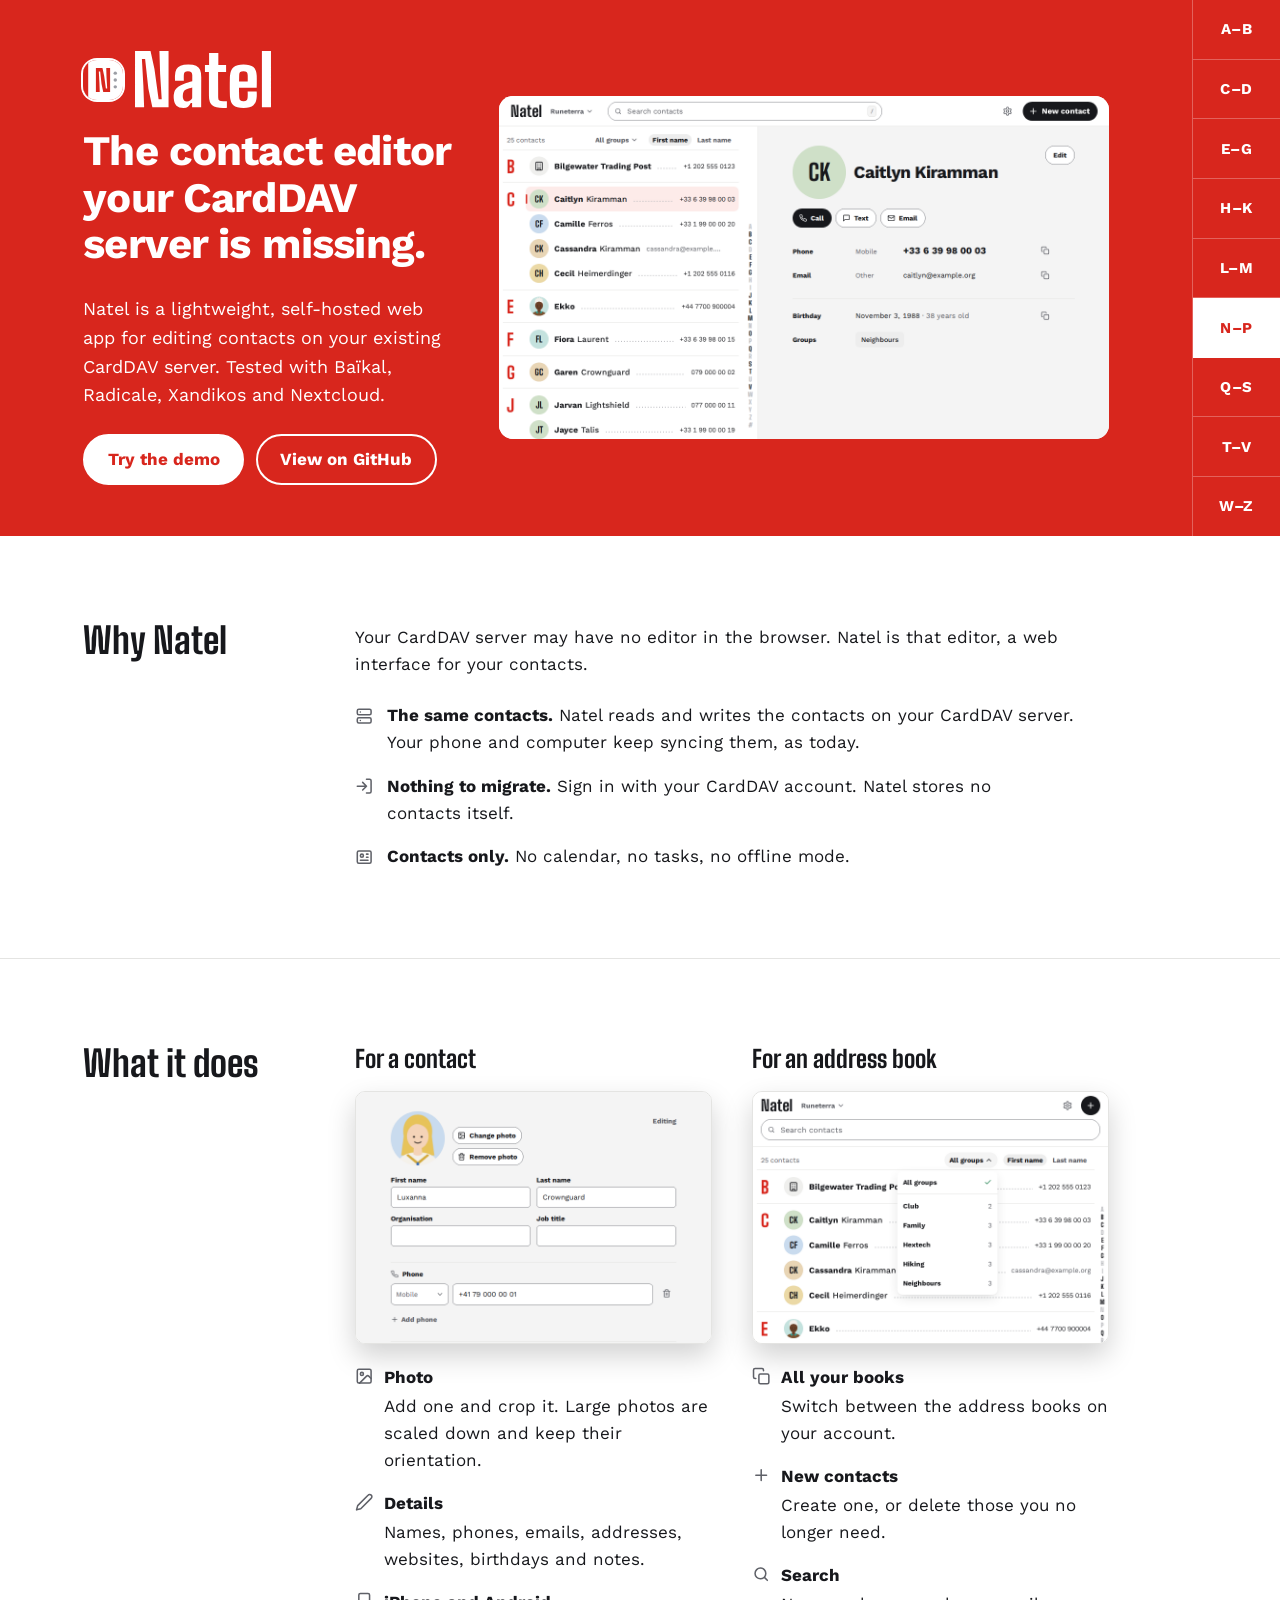
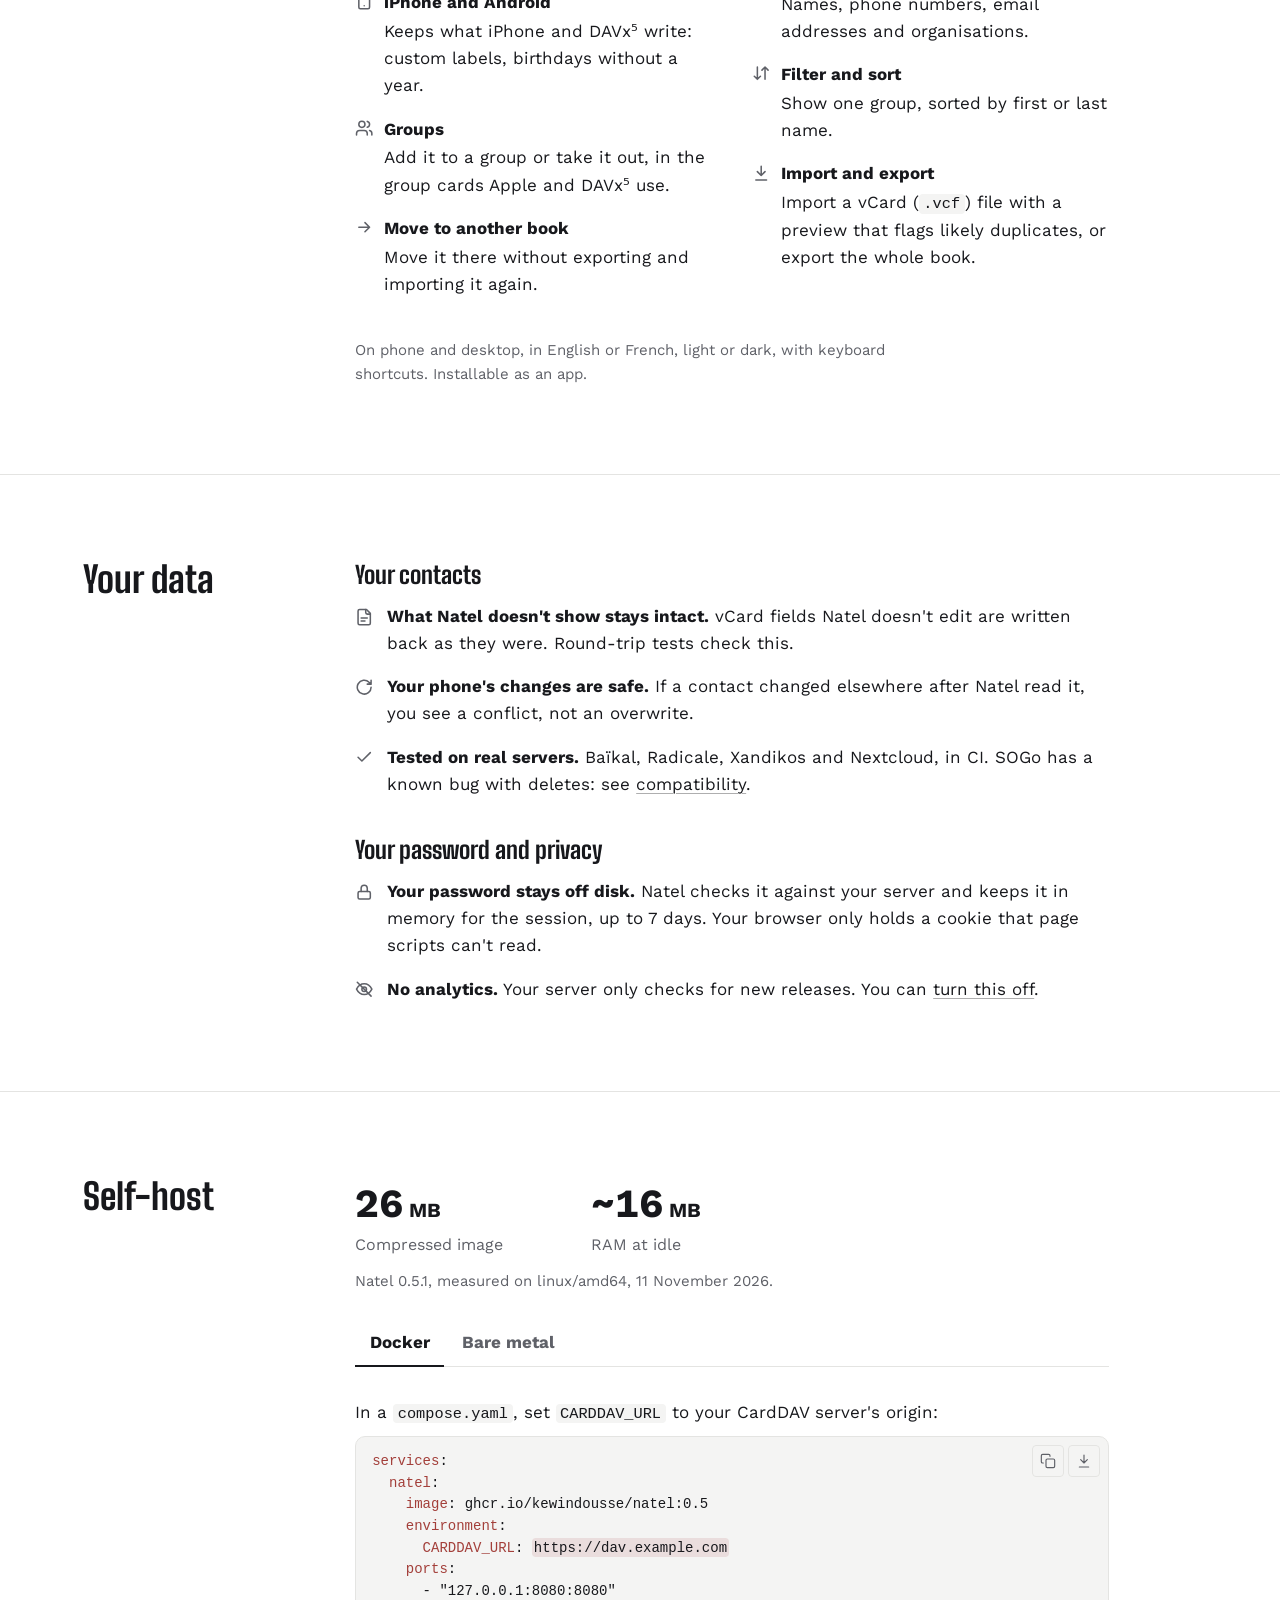
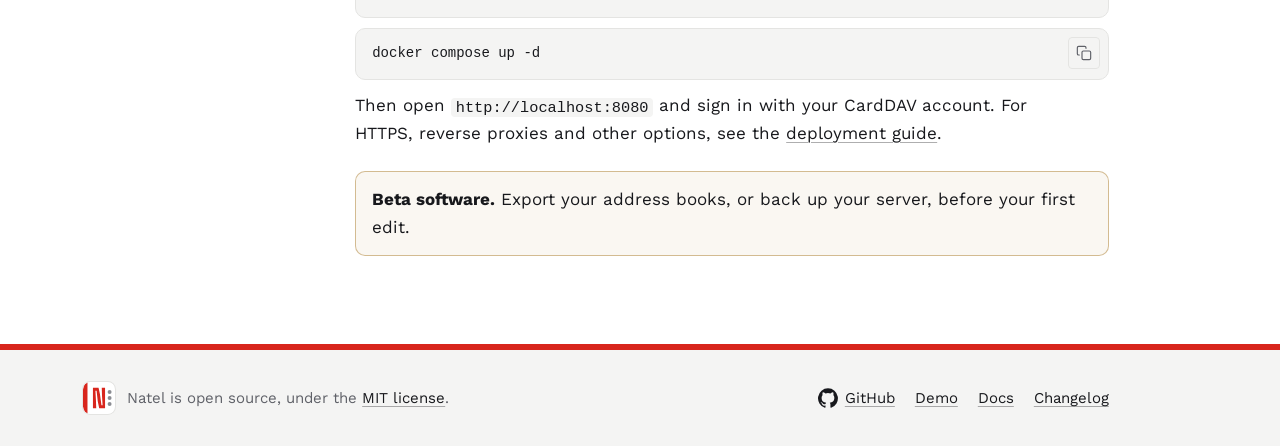
==== index.html @ 9f5b794d "Keep server names out of Why Natel Each server gets its own page, so the homepage stays generic and " ====
<!doctype html>
<html lang="en" prefix="og: https://ogp.me/ns#">
<head>
  <meta charset="utf-8">
  <meta name="viewport" content="width=device-width, initial-scale=1">
  <!-- Search titles identify the product category; the homepage H1 states its value.
       Give additional pages titles and descriptions specific to their topic. -->
  <title>Natel: self-hosted CardDAV web contact editor</title>
  <meta name="description" content="Natel is a lightweight, self-hosted web app for editing contacts on your existing CardDAV server. Tested with Baïkal, Radicale, Xandikos and Nextcloud.">
  <meta http-equiv="Content-Security-Policy" content="default-src 'self'; object-src 'none'; base-uri 'none'; form-action 'none'">
  <meta name="color-scheme" content="light dark">
  <meta name="theme-color" content="#D8261D" media="(prefers-color-scheme: light)">
  <meta name="theme-color" content="#A11F18" media="(prefers-color-scheme: dark)">
  <!-- Each published page needs its own canonical and matching og:url. -->
  <link rel="canonical" href="https://natel.app/">
  <link rel="describedby" href="/llms.txt" type="text/plain">
  <link rel="icon" href="/favicon.ico" sizes="48x48">
  <link rel="icon" href="/favicon.svg" type="image/svg+xml">
  <link rel="apple-touch-icon" href="/apple-touch-icon.png">
  <link rel="preload" href="assets/fonts/work-sans-latin-wght-normal.woff2" as="font" type="font/woff2" crossorigin>
  <!-- A content hash keeps cached styles aligned with this page. -->
  <link rel="stylesheet" href="assets/style.css?v=0f122dfa00f5">
  <script src="assets/tabs.js?v=3e4f7ae360ea" defer></script>

  <!-- Homepage previews use the slogan as the hook and the lead as a factual summary. -->
  <meta property="og:type" content="website">
  <meta property="og:url" content="https://natel.app/">
  <meta property="og:site_name" content="Natel">
  <meta property="og:title" content="Natel: the contact editor your CardDAV server is missing.">
  <meta property="og:description" content="Natel is a lightweight, self-hosted web app for editing contacts on your existing CardDAV server. Tested with Baïkal, Radicale, Xandikos and Nextcloud.">
  <meta property="og:image" content="https://natel.app/assets/img/og-image-en.png">
  <meta property="og:image:type" content="image/png">
  <meta property="og:image:width" content="1200">
  <meta property="og:image:height" content="630">
  <!-- Image alternatives describe the artwork, including the wording it carries. -->
  <meta property="og:image:alt" content="Natel wordmark and the slogan “The contact editor your CardDAV server is missing.” beside a screenshot of the contact list and a contact’s page.">
  <meta name="twitter:card" content="summary_large_image">
  <meta name="twitter:title" content="Natel: the contact editor your CardDAV server is missing.">
  <meta name="twitter:description" content="Natel is a lightweight, self-hosted web app for editing contacts on your existing CardDAV server. Tested with Baïkal, Radicale, Xandikos and Nextcloud.">
  <meta name="twitter:image" content="https://natel.app/assets/img/og-image-en.png">
  <meta name="twitter:image:alt" content="Natel wordmark and the slogan “The contact editor your CardDAV server is missing.” beside a screenshot of the contact list and a contact’s page.">
<!-- Stable IDs connect the English page and website to the bilingual app. -->
<script type="application/ld+json">
{
  "@context": "https://schema.org",
  "@graph": [
    {
      "@type": "WebSite",
      "@id": "https://natel.app/#website",
      "name": "Natel",
      "url": "https://natel.app/",
      "inLanguage": "en",
      "about": { "@id": "https://natel.app/#application" }
    },
    {
      "@type": "WebPage",
      "@id": "https://natel.app/#webpage",
      "url": "https://natel.app/",
      "name": "Natel: self-hosted CardDAV web contact editor",
      "description": "Natel is a lightweight, self-hosted web app for editing contacts on your existing CardDAV server. Tested with Baïkal, Radicale, Xandikos and Nextcloud.",
      "inLanguage": "en",
      "isPartOf": { "@id": "https://natel.app/#website" },
      "mainEntity": { "@id": "https://natel.app/#application" },
      "image": "https://natel.app/assets/img/og-image-en.png"
    },
    {
      "@type": "WebApplication",
      "@id": "https://natel.app/#application",
      "name": "Natel",
      "url": "https://natel.app/",
      "description": "Natel is a lightweight, self-hosted web app for editing contacts on your existing CardDAV server. Tested with Baïkal, Radicale, Xandikos and Nextcloud.",
      "applicationCategory": "UtilitiesApplication",
      "softwareRequirements": "An existing CardDAV server and account.",
      "inLanguage": ["en", "fr"],
      "isAccessibleForFree": true,
      "license": "https://github.com/KewinDousse/natel/blob/main/LICENSE",
      "sameAs": "https://github.com/KewinDousse/natel",
      "image": "https://natel.app/assets/img/natel-mark.svg",
      "screenshot": "https://natel.app/assets/img/desktop-light.webp",
      "mainEntityOfPage": { "@id": "https://natel.app/#webpage" }
    }
  ]
}
</script>
</head>
<body>
  <a class="skip" href="#main">Skip to content</a>

  <header class="hero">
    <div class="wrap">
      <div class="hero-text">
        <div class="brand">
          <img class="mark" src="assets/img/natel-mark.svg" alt="" width="56" height="56">
          <p class="wordmark"><img src="assets/img/natel-wordmark-white.svg" alt="Natel" width="480" height="202"></p>
        </div>
        <!-- The slogan states the value; the lead defines Natel and its tested scope. -->
        <h1 class="headline">The contact editor your CardDAV server is missing.</h1>
        <p class="lede">
          Natel is a lightweight, self-hosted web app for editing contacts on your
          existing CardDAV server. Tested with Baïkal, Radicale, Xandikos and Nextcloud.
        </p>
        <div class="actions">
          <a class="button primary" href="https://demo.natel.app/contacts">Try the demo</a>
          <a class="button secondary" href="https://github.com/KewinDousse/natel">View on GitHub</a>
        </div>
      </div>
      <figure class="shots-figure">
        <div class="composition">
          <div class="window cropped">
            <picture>
              <source type="image/webp" sizes="(min-width: 90rem) 48rem, (min-width: 72rem) 44rem, (min-width: 48rem) calc(100vw - 10rem), 100vw" media="(prefers-color-scheme: dark)" srcset="assets/img/desktop-dark.webp 1280w, assets/img/desktop-dark@2x.webp 2560w">
              <source sizes="(min-width: 90rem) 48rem, (min-width: 72rem) 44rem, (min-width: 48rem) calc(100vw - 10rem), 100vw" media="(prefers-color-scheme: dark)" srcset="assets/img/desktop-dark.png 1280w, assets/img/desktop-dark@2x.png 2560w">
              <source type="image/webp" sizes="(min-width: 90rem) 48rem, (min-width: 72rem) 44rem, (min-width: 48rem) calc(100vw - 10rem), 100vw" srcset="assets/img/desktop-light.webp 1280w, assets/img/desktop-light@2x.webp 2560w">
              <img sizes="(min-width: 90rem) 48rem, (min-width: 72rem) 44rem, (min-width: 48rem) calc(100vw - 10rem), 100vw" fetchpriority="high" src="assets/img/desktop-light.png" srcset="assets/img/desktop-light.png 1280w, assets/img/desktop-light@2x.png 2560w" width="1280" height="900" alt="Natel on a desktop screen: the contact list grouped by letter on the left, with a phone number or email on each row, and Caitlyn Kiramman's page on the right, with Call, Text and Email buttons, her phone, email, birthday and group.">
            </picture>
          </div>
          <div class="phone">
            <picture>
              <source type="image/webp" sizes="(min-width: 90rem) 15rem, 12rem" media="(prefers-color-scheme: dark)" srcset="assets/img/mobile-dark.webp 390w, assets/img/mobile-dark@2x.webp 780w">
              <source sizes="(min-width: 90rem) 15rem, 12rem" media="(prefers-color-scheme: dark)" srcset="assets/img/mobile-dark.png 390w, assets/img/mobile-dark@2x.png 780w">
              <source type="image/webp" sizes="(min-width: 90rem) 15rem, 12rem" srcset="assets/img/mobile-light.webp 390w, assets/img/mobile-light@2x.webp 780w">
              <img sizes="(min-width: 90rem) 15rem, 12rem" loading="lazy" src="assets/img/mobile-light.png" srcset="assets/img/mobile-light.png 390w, assets/img/mobile-light@2x.png 780w" width="390" height="806" alt="The contact list on a phone: contacts grouped under red letters, each with a phone number or email address.">
            </picture>
          </div>
        </div>
      </figure>
    </div>
    <ul class="tabs" aria-hidden="true">
      <li>A–B</li><li>C–D</li><li>E–G</li><li>H–K</li><li>L–M</li><li class="on">N–P</li><li>Q–S</li><li>T–V</li><li>W–Z</li>
    </ul>
  </header>

  <main id="main">

    <section id="why" aria-labelledby="why-title">
      <div class="wrap">
        <h2 id="why-title">Why Natel</h2>
        <div class="section-body">
          <!-- Uses the terms people search for: a web interface, vCard. -->
          <p>Your CardDAV server may have no editor in the browser. Natel is that editor, a web interface for your contacts.</p>
          <ul class="trust">
            <li>
              <svg class="icon" viewBox="0 0 24 24" aria-hidden="true"><rect x="3" y="3" width="18" height="7" rx="2"/><rect x="3" y="14" width="18" height="7" rx="2"/><path d="M7 6.5h.01M7 17.5h.01"/></svg>
              <p><strong>The same contacts.</strong> Natel reads and writes the contacts on your CardDAV server. Your phone and computer keep syncing them, as today.</p>
            </li>
            <li>
              <svg class="icon" viewBox="0 0 24 24" aria-hidden="true"><path d="M15 3h4a2 2 0 0 1 2 2v14a2 2 0 0 1-2 2h-4M10 17l5-5-5-5M15 12H3"/></svg>
              <p><strong>Nothing to migrate.</strong> Sign in with your CardDAV account. Natel stores no contacts itself.</p>
            </li>
            <li>
              <svg class="icon" viewBox="0 0 24 24" aria-hidden="true"><rect x="3" y="4" width="18" height="16" rx="2"/><circle cx="9" cy="10" r="2"/><path d="M15 8h2M15 12h2M7 16h10"/></svg>
              <p><strong>Contacts only.</strong> No calendar, no tasks, no offline mode.</p>
            </li>
          </ul>
        </div>
      </div>
    </section>

    <section id="features" aria-labelledby="features-title">
      <div class="wrap">
        <h2 id="features-title">What it does</h2>
        <div class="section-body">
          <div class="duo">
            <div class="half">
              <h3 class="group">For a contact</h3>
              <figure class="shot">
                <picture>
                  <source type="image/webp" sizes="(min-width: 48rem) 28rem, calc(100vw - 2rem)" media="(prefers-color-scheme: dark)" srcset="assets/img/edit-dark.webp 736w, assets/img/edit-dark@2x.webp 1472w">
                  <source sizes="(min-width: 48rem) 28rem, calc(100vw - 2rem)" media="(prefers-color-scheme: dark)" srcset="assets/img/edit-dark.png 736w, assets/img/edit-dark@2x.png 1472w">
                  <source type="image/webp" sizes="(min-width: 48rem) 28rem, calc(100vw - 2rem)" srcset="assets/img/edit-light.webp 736w, assets/img/edit-light@2x.webp 1472w">
                  <img sizes="(min-width: 48rem) 28rem, calc(100vw - 2rem)" loading="lazy" decoding="async" src="assets/img/edit-light.png" srcset="assets/img/edit-light.png 736w, assets/img/edit-light@2x.png 1472w" width="736" height="520" alt="Luxanna Crownguard's contact form: her photo with Change photo and Remove photo buttons, her first and last name, organisation and job title, and her mobile number with its type menu.">
                </picture>
              </figure>
              <dl class="feats">
                <div><dt><svg class="icon" viewBox="0 0 24 24" aria-hidden="true"><rect x="3" y="3" width="18" height="18" rx="2"/><circle cx="9" cy="9" r="2"/><path d="m21 15-3.09-3.09a2 2 0 0 0-2.82 0L6 21"/></svg>Photo</dt><dd>Add one and crop it. Large photos are scaled down and keep their orientation.</dd></div>
                <div><dt><svg class="icon" viewBox="0 0 24 24" aria-hidden="true"><path d="M17 3a2.85 2.83 0 1 1 4 4L7.5 20.5 2 22l1.5-5.5Z"/></svg>Details</dt><dd>Names, phones, emails, addresses, websites, birthdays and notes.</dd></div>
                <div><dt><svg class="icon" viewBox="0 0 24 24" aria-hidden="true"><rect x="5" y="2" width="14" height="20" rx="2"/><path d="M12 18h.01"/></svg>iPhone and Android</dt><dd>Keeps what iPhone and DAVx⁵ write: custom labels, birthdays without a year.</dd></div>
                <div><dt><svg class="icon" viewBox="0 0 24 24" aria-hidden="true"><path d="M16 21v-2a4 4 0 0 0-4-4H6a4 4 0 0 0-4 4v2"/><circle cx="9" cy="7" r="4"/><path d="M22 21v-2a4 4 0 0 0-3-3.87M16 3.13a4 4 0 0 1 0 7.75"/></svg>Groups</dt><dd>Add it to a group or take it out, in the group cards Apple and DAVx⁵ use.</dd></div>
                <div><dt><svg class="icon" viewBox="0 0 24 24" aria-hidden="true"><path d="M5 12h14m-6-6 6 6-6 6"/></svg>Move to another book</dt><dd>Move it there without exporting and importing it again.</dd></div>
              </dl>
            </div>
            <div class="half">
              <h3 class="group">For an address book</h3>
              <figure class="shot">
                <picture>
                  <source type="image/webp" sizes="(min-width: 48rem) 28rem, calc(100vw - 2rem)" media="(prefers-color-scheme: dark)" srcset="assets/img/groups-dark.webp 736w, assets/img/groups-dark@2x.webp 1472w">
                  <source sizes="(min-width: 48rem) 28rem, calc(100vw - 2rem)" media="(prefers-color-scheme: dark)" srcset="assets/img/groups-dark.png 736w, assets/img/groups-dark@2x.png 1472w">
                  <source type="image/webp" sizes="(min-width: 48rem) 28rem, calc(100vw - 2rem)" srcset="assets/img/groups-light.webp 736w, assets/img/groups-light@2x.webp 1472w">
                  <img sizes="(min-width: 48rem) 28rem, calc(100vw - 2rem)" loading="lazy" decoding="async" src="assets/img/groups-light.png" srcset="assets/img/groups-light.png 736w, assets/img/groups-light@2x.png 1472w" width="736" height="520" alt="The contact list with its group menu open: All groups ticked, then Club, Family, Hextech, Hiking and Neighbours, each with its number of contacts.">
                </picture>
              </figure>
              <dl class="feats">
                <div><dt><svg class="icon" viewBox="0 0 24 24" aria-hidden="true"><rect x="9" y="9" width="13" height="13" rx="2"/><path d="M5 15H4a2 2 0 0 1-2-2V4a2 2 0 0 1 2-2h9a2 2 0 0 1 2 2v1"/></svg>All your books</dt><dd>Switch between the address books on your account.</dd></div>
                <div><dt><svg class="icon" viewBox="0 0 24 24" aria-hidden="true"><path d="M12 5v14M5 12h14"/></svg>New contacts</dt><dd>Create one, or delete those you no longer need.</dd></div>
                <div><dt><svg class="icon" viewBox="0 0 24 24" aria-hidden="true"><circle cx="11" cy="11" r="7"/><path d="m20 20-3.5-3.5"/></svg>Search</dt><dd>Names, phone numbers, email addresses and organisations.</dd></div>
                <div><dt><svg class="icon" viewBox="0 0 24 24" aria-hidden="true"><path d="m3 16 4 4 4-4M7 20V4m14 4-4-4-4 4m4-4v16"/></svg>Filter and sort</dt><dd>Show one group, sorted by first or last name.</dd></div>
                <div><dt><svg class="icon" viewBox="0 0 24 24" aria-hidden="true"><path d="M12 3v12m-5-5 5 5 5-5M5 21h14"/></svg>Import and export</dt><dd>Import a vCard (<code>.vcf</code>) file with a preview that flags likely duplicates, or export the whole book.</dd></div>
              </dl>
            </div>
          </div>
          <p class="note also">On phone and desktop, in English or French, light or dark, with keyboard shortcuts. Installable as an app.</p>
        </div>
      </div>
    </section>

    <section id="data" aria-labelledby="data-title">
      <div class="wrap">
        <h2 id="data-title">Your data</h2>
        <div class="section-body">
          <h3 class="group">Your contacts</h3>
          <ul class="trust">
            <li>
              <svg class="icon" viewBox="0 0 24 24" aria-hidden="true"><path d="M15 2H6a2 2 0 0 0-2 2v16a2 2 0 0 0 2 2h12a2 2 0 0 0 2-2V7Z"/><path d="M14 2v4a2 2 0 0 0 2 2h4M8 13h8M8 17h5"/></svg>
              <p><strong>What Natel doesn't show stays intact.</strong> vCard fields Natel doesn't edit are written back as they were. Round-trip tests check this.</p>
            </li>
            <li>
              <svg class="icon" viewBox="0 0 24 24" aria-hidden="true"><path d="M21 12a9 9 0 1 1-2.64-6.36L21 8M21 3v5h-5"/></svg>
              <p><strong>Your phone's changes are safe.</strong> If a contact changed elsewhere after Natel read it, you see a conflict, not an overwrite.</p>
            </li>
            <li>
              <svg class="icon" viewBox="0 0 24 24" aria-hidden="true"><path d="M20 6 9 17l-5-5"/></svg>
              <p><strong>Tested on real servers.</strong> Baïkal, Radicale, Xandikos and Nextcloud, in CI. SOGo has a known bug with deletes: see <a href="https://github.com/KewinDousse/natel/blob/main/docs/compatibility.md">compatibility</a>.</p>
            </li>
          </ul>
          <h3 class="group">Your password and privacy</h3>
          <ul class="trust">
            <li>
              <svg class="icon" viewBox="0 0 24 24" aria-hidden="true"><rect x="4" y="11" width="16" height="10" rx="2"/><path d="M8 11V7a4 4 0 0 1 8 0v4"/></svg>
              <p><strong>Your password stays off disk.</strong> Natel checks it against your server and keeps it in memory for the session, up to 7 days. Your browser only holds a cookie that page scripts can't read.</p>
            </li>
            <li>
              <svg class="icon" viewBox="0 0 24 24" aria-hidden="true"><path d="M2 12s3.5-7 10-7 10 7 10 7-3.5 7-10 7S2 12 2 12z"/><circle cx="12" cy="12" r="3"/><path d="m3 3 18 18"/></svg>
              <p><strong>No analytics.</strong> Your server only checks for new releases. You can <a href="https://github.com/KewinDousse/natel/blob/main/docs/deployment.md#update-checks">turn this off</a>.</p>
            </li>
          </ul>
        </div>
      </div>
    </section>

    <section id="run" aria-labelledby="run-title">
      <div class="wrap">
        <h2 id="run-title">Self-host</h2>
        <div class="section-body">
          <ul class="stats">
            <li>
              <strong>26<span class="stat-unit">&nbsp;MB</span></strong>
              <span class="stat-label">Compressed image</span>
            </li>
            <li>
              <strong>~16<span class="stat-unit">&nbsp;MB</span></strong>
              <span class="stat-label">RAM at idle</span>
            </li>
          </ul>
          <p class="note">Natel 0.5.1, measured on linux/amd64, 11 November 2026.</p>

          <div class="install" data-tabs>
            <div class="tablist" data-tablist hidden></div>

            <div class="panel" id="docker" data-panel>
              <h3 class="panel-title">Docker</h3>
              <p id="carddav-url-hint">In a <code>compose.yaml</code>, set <code>CARDDAV_URL</code> to your CardDAV server's origin:</p>
              <div class="code-example" data-code-example data-filename="compose.yaml">
                <div class="code-actions" data-code-actions hidden>
                  <button class="code-action" type="button" data-copy-code aria-label="Copy compose.yaml" title="Copy compose.yaml">
                    <svg class="code-icon code-icon-copy" viewBox="0 0 24 24" aria-hidden="true"><rect x="9" y="9" width="13" height="13" rx="2"/><path d="M5 15H4a2 2 0 0 1-2-2V4a2 2 0 0 1 2-2h9a2 2 0 0 1 2 2v1"/></svg>
                    <svg class="code-icon code-icon-success" viewBox="0 0 24 24" aria-hidden="true"><path d="m5 12 4 4L19 6"/></svg>
                    <svg class="code-icon code-icon-error" viewBox="0 0 24 24" aria-hidden="true"><path d="m6 6 12 12M6 18 18 6"/></svg>
                  </button>
                  <button class="code-action" type="button" data-download-code aria-label="Download compose.yaml" title="Download compose.yaml">
                    <svg class="code-icon" viewBox="0 0 24 24" aria-hidden="true"><path d="M12 3v12m-5-5 5 5 5-5M5 21h14"/></svg>
                  </button>
                </div>
                <span class="visually-hidden" role="status" data-code-status></span>
<pre tabindex="0" aria-label="compose.yaml" aria-describedby="carddav-url-hint"><code><span class="yaml-key">services</span>:
  <span class="yaml-key">natel</span>:
    <span class="yaml-key">image</span>: <span class="yaml-string">ghcr.io/kewindousse/natel:0.5</span>
    <span class="yaml-key">environment</span>:
      <span class="yaml-key">CARDDAV_URL</span>: <mark class="code-placeholder">https://dav.example.com</mark>
    <span class="yaml-key">ports</span>:
      - <span class="yaml-string">"127.0.0.1:8080:8080"</span></code></pre>
              </div>
<div class="code-example" data-code-example>
                <div class="code-actions" data-code-actions hidden>
                  <button class="code-action" type="button" data-copy-code aria-label="Copy command" title="Copy command">
                    <svg class="code-icon code-icon-copy" viewBox="0 0 24 24" aria-hidden="true"><rect x="9" y="9" width="13" height="13" rx="2"/><path d="M5 15H4a2 2 0 0 1-2-2V4a2 2 0 0 1 2-2h9a2 2 0 0 1 2 2v1"/></svg>
                    <svg class="code-icon code-icon-success" viewBox="0 0 24 24" aria-hidden="true"><path d="m5 12 4 4L19 6"/></svg>
                    <svg class="code-icon code-icon-error" viewBox="0 0 24 24" aria-hidden="true"><path d="m6 6 12 12M6 18 18 6"/></svg>
                  </button>
                </div>
                <span class="visually-hidden" role="status" data-code-status></span>
<pre><code>docker compose up -d</code></pre>
              </div>
              <p>Then open <code>http://localhost:8080</code> and sign in with your CardDAV account. For HTTPS, reverse proxies and other options, see the <a href="https://github.com/KewinDousse/natel/blob/main/docs/deployment.md">deployment guide</a>.</p>
            </div>

            <div class="panel" id="bare-metal" data-panel>
              <h3 class="panel-title">Bare metal</h3>
              <p>
                You need
                <span class="technology"
                  ><img
                    src="assets/img/nodejs.svg"
                    alt=""
                    width="20"
                    height="22"
                  />Node 24</span
                >
                with pnpm,
                <span class="technology"
                  ><img
                    class="go-logo"
                    src="assets/img/go.svg"
                    alt=""
                    width="28"
                    height="11"
                  />Go 1.27</span
                >
                and
                <span class="technology"
                  ><img
                    src="assets/img/caddy.png"
                    alt=""
                    width="20"
                    height="20"
                  />Caddy 2.11.7</span
                >
                or later.
              </p>
              <ol class="plain-steps">
                <li>Check out a release tag, then run <code>pnpm build</code> for the app and <code>go build</code> for <code>natel-session</code>.</li>
                <li>Copy <code>dist/</code> into a folder of its own, never the repository, with the Caddyfile and <code>natel-session</code>.</li>
                <li>Run Caddy under <code>natel-session</code> in its systemd service, with <code>CARDDAV_URL</code> set, then restart Caddy.</li>
              </ol>
              <p>Every command and setting: <a href="https://github.com/KewinDousse/natel/blob/main/docs/bare-metal.md">running without Docker</a>.</p>
            </div>
          </div>

          <p class="callout"><strong>Beta software.</strong> Export your address books, or back up your server, before your first edit.</p>
        </div>
      </div>
    </section>
  </main>

  <footer>
    <div class="wrap">
      <div class="brandline">
        <img src="assets/img/natel-mark-small.svg" alt="" width="32" height="32">
        <p>Natel is open source, under the <a href="https://github.com/KewinDousse/natel/blob/main/LICENSE">MIT license</a>.</p>
      </div>
      <nav aria-label="Project">
        <ul>
          <li><a class="repo-link" href="https://github.com/KewinDousse/natel"><svg viewBox="0 0 24 24" width="20" height="20" aria-hidden="true"><path d="M12 .3a12 12 0 0 0-3.8 23.38c.6.12.83-.26.83-.57L9 21.07c-3.34.72-4.04-1.61-4.04-1.61-.55-1.39-1.34-1.76-1.34-1.76-1.08-.74.09-.73.09-.73 1.2.09 1.83 1.24 1.83 1.24 1.08 1.83 2.81 1.3 3.5 1 .1-.78.42-1.31.76-1.61-2.67-.3-5.47-1.33-5.47-5.93 0-1.31.47-2.38 1.24-3.22-.14-.3-.54-1.52.1-3.18 0 0 1-.32 3.3 1.23a11.5 11.5 0 0 1 6 0c2.28-1.55 3.29-1.23 3.29-1.23.64 1.66.24 2.88.12 3.18a4.65 4.65 0 0 1 1.23 3.22c0 4.61-2.8 5.63-5.48 5.92.42.36.81 1.1.81 2.22l-.01 3.29c0 .31.2.69.82.57A12 12 0 0 0 12 .3Z"/></svg>GitHub</a></li>
          <li><a href="https://demo.natel.app/contacts">Demo</a></li>
          <li><a href="https://github.com/KewinDousse/natel/tree/main/docs">Docs</a></li>
          <li><a href="https://github.com/KewinDousse/natel/blob/main/CHANGELOG.md">Changelog</a></li>
        </ul>
      </nav>
    </div>
  </footer>
</body>
</html>
---- assets/style.css ----
/* Layout: a red index-card hero like the app's sign-in panel, with the app's
   screens beside the text, then sections where lists use the app's dotted leaders. */

@font-face {
  font-family: "Work Sans Variable";
  font-style: normal;
  font-display: swap;
  font-weight: 100 900;
  src: url(fonts/work-sans-latin-ext-wght-normal.woff2) format("woff2-variations");
  unicode-range: U+0100-02BA, U+02BD-02C5, U+02C7-02CC, U+02CE-02D7, U+02DD-02FF, U+0304, U+0308, U+0329, U+1D00-1DBF, U+1E00-1E9F, U+1EF2-1EFF, U+2020, U+20A0-20AB, U+20AD-20C0, U+2113, U+2C60-2C7F, U+A720-A7FF;
}
@font-face {
  font-family: "Work Sans Variable";
  font-style: normal;
  font-display: swap;
  font-weight: 100 900;
  src: url(fonts/work-sans-latin-wght-normal.woff2) format("woff2-variations");
  unicode-range: U+0000-00FF, U+0131, U+0152-0153, U+02BB-02BC, U+02C6, U+02DA, U+02DC, U+0304, U+0308, U+0329, U+2000-206F, U+20AC, U+2122, U+2191, U+2193, U+2212, U+2215, U+FEFF, U+FFFD;
}
@font-face {
  font-family: "Big Shoulders Variable";
  font-style: normal;
  font-display: swap;
  font-weight: 100 900;
  src: url(fonts/big-shoulders-latin-ext-wght-normal.woff2) format("woff2-variations");
  unicode-range: U+0100-02BA, U+02BD-02C5, U+02C7-02CC, U+02CE-02D7, U+02DD-02FF, U+0304, U+0308, U+0329, U+1D00-1DBF, U+1E00-1E9F, U+1EF2-1EFF, U+2020, U+20A0-20AB, U+20AD-20C0, U+2113, U+2C60-2C7F, U+A720-A7FF;
}
@font-face {
  font-family: "Big Shoulders Variable";
  font-style: normal;
  font-display: swap;
  font-weight: 100 900;
  src: url(fonts/big-shoulders-latin-wght-normal.woff2) format("woff2-variations");
  unicode-range: U+0000-00FF, U+0131, U+0152-0153, U+02BB-02BC, U+02C6, U+02DA, U+02DC, U+0304, U+0308, U+0329, U+2000-206F, U+20AC, U+2122, U+2191, U+2193, U+2212, U+2215, U+FEFF, U+FFFD;
}

/* Colours are the app's own tokens (src/index.css). Red marks position
   (bands, tabs), never actions. */
:root {
  color-scheme: light;
  --paper: #ffffff;
  --ink: #17181c;
  --muted: #5f6168;
  --wash: #f4f4f3;
  --rule: #e4e4e2;
  --surface: #d8261d;
  --on-surface: #ffffff;
  --tab-rule: rgb(255 255 255 / 0.28);
  --warning: #9a6200;
  --font-sans: "Work Sans Variable", "Work Sans", ui-sans-serif, system-ui, -apple-system, "Segoe UI", Roboto, Arial, sans-serif;
  --font-display: "Big Shoulders Variable", "Big Shoulders", "Roboto Condensed", "Arial Narrow", sans-serif;
  --font-mono: ui-monospace, "SF Mono", "Cascadia Mono", Menlo, Consolas, monospace;
  --measure: 66ch;
  --page: 76rem;
  --gutter: max(16px, 4vw);
  --radius-small: 4px;
  --radius: 10px;
  --radius-large: 14px;
  --radius-pill: 999px;
}
@media (prefers-color-scheme: dark) {
  :root:not([data-theme="light"]) {
    color-scheme: dark;
    --paper: #121316;
    --ink: #ececec;
    --muted: #a2a4ab;
    --wash: #1b1c20;
    --rule: #2c2d32;
    --surface: #a11f18;
    --on-surface: #ffffff;
    --tab-rule: rgb(255 255 255 / 0.2);
    --warning: #e8b45a;
  }
}
:root[data-theme="dark"] {
  color-scheme: dark;
  --paper: #121316;
  --ink: #ececec;
  --muted: #a2a4ab;
  --wash: #1b1c20;
  --rule: #2c2d32;
  --surface: #a11f18;
  --on-surface: #ffffff;
  --tab-rule: rgb(255 255 255 / 0.2);
  --warning: #e8b45a;
}

*, *::before, *::after { box-sizing: border-box; }

html {
  -webkit-text-size-adjust: 100%;
  scroll-behavior: smooth;
}
@media (prefers-reduced-motion: reduce) {
  html { scroll-behavior: auto; }
}

body {
  margin: 0;
  background: var(--paper);
  color: var(--ink);
  font-family: var(--font-sans);
  font-size: 1.0625rem;
  line-height: 1.6;
  -webkit-font-smoothing: antialiased;
}

img { max-width: 100%; height: auto; display: block; }
[hidden] { display: none !important; }

/* The app's icons (src/components/icons.tsx): 24px grid, 2px round stroke. */
.icon {
  width: 1.15rem;
  height: 1.15rem;
  flex: none;
  fill: none;
  stroke: currentColor;
  stroke-width: 2;
  stroke-linecap: round;
  stroke-linejoin: round;
  color: var(--muted);
}

a {
  color: inherit;
  text-decoration-color: color-mix(in srgb, currentColor 35%, transparent);
  text-decoration-thickness: 0.08em;
  text-underline-offset: 0.18em;
}
a:hover {
  color: inherit;
  text-decoration-color: currentColor;
  text-decoration-thickness: 0.12em;
}

:focus-visible {
  outline: 2px solid var(--ink);
  outline-offset: 3px;
  border-radius: var(--radius-small);
}

code {
  font-family: var(--font-mono);
  font-size: 0.9em;
  background: var(--wash);
  padding: 0.05em 0.3em;
  border-radius: var(--radius-small);
}

/* On the right, where the hero has no content to cover. */
.skip {
  position: absolute;
  right: var(--gutter);
  top: -4rem;
  z-index: 10;
  background: var(--paper);
  color: var(--ink);
  padding: 0.5rem 1rem;
  border-radius: var(--radius-pill);
  box-shadow: 0 0 0 2px var(--surface);
}
.skip:focus { top: 0.5rem; }

.wrap {
  max-width: var(--page);
  margin-inline: auto;
  padding-inline: var(--gutter);
}

/* Hero */

.hero {
  position: relative;
  background: var(--surface);
  color: var(--on-surface);
  overflow: hidden;
}
.hero :focus-visible { outline-color: var(--on-surface); }
.hero-text {
  display: grid;
  gap: 1.25rem;
  max-width: 44rem;
  align-content: start;
}
.brand { display: flex; align-items: center; gap: 0.75rem; }
.mark {
  width: 2.5rem;
  height: 2.5rem;
  border-radius: var(--radius-large);
  /* White keyline so the band stays visible on red (brand kit rule). */
  box-shadow: 0 0 0 2px var(--on-surface);
}
.wordmark {
  margin: 0;
  line-height: 1;
}
.wordmark img { width: clamp(7rem, 12vw, 8.5rem); }
.headline {
  margin: 0;
  font-size: clamp(1.875rem, 3.4vw, 2.625rem);
  font-weight: 700;
  line-height: 1.1;
  letter-spacing: -0.02em;
  text-wrap: balance;
  max-width: 18ch;
}
.lede {
  margin: 0;
  max-width: 46ch;
  font-size: 1.125rem;
}
.actions {
  display: flex;
  flex-wrap: wrap;
  gap: 0.75rem;
  margin-top: 0.25rem;
}
.button {
  display: inline-flex;
  align-items: center;
  min-height: 3rem;
  padding: 0.6rem 1.4rem;
  border-radius: var(--radius-pill);
  font-weight: 700;
  text-decoration: none;
  border: 2px solid var(--on-surface);
  transition: background-color 120ms, color 120ms;
}
.button.primary {
  background: var(--on-surface);
  color: var(--surface);
}
.button.primary:hover { background: transparent; color: var(--on-surface); }
.button.secondary { color: var(--on-surface); }
.button.secondary:hover { background: var(--on-surface); color: var(--surface); }

/* The thumb index of a paper address book, as on the brand images. */
.tabs { display: none; }
@media (min-width: 60rem) {
  .tabs {
    position: absolute;
    inset-block: 0;
    right: 0;
    width: 5.5rem;
    margin: 0;
    padding: 0;
    list-style: none;
    display: flex;
    flex-direction: column;
    border-left: 1px solid var(--tab-rule);
    font-weight: 700;
    font-size: 0.9375rem;
    letter-spacing: 0.04em;
  }
  .tabs li {
    flex: 1;
    display: grid;
    place-items: center;
    border-bottom: 1px solid var(--tab-rule);
  }
  .tabs li:last-child { border-bottom: 0; }
  .tabs .on {
    background: var(--on-surface);
    color: var(--surface);
  }
  .wrap { padding-right: calc(var(--gutter) + 5.5rem); }
  .skip { right: calc(var(--gutter) + 5.5rem); }
}

/* Screenshots, in the hero. The desktop window always shows, since Natel is
   used from a computer: a phone alone would read as a rival to the phone's
   own contacts app. It shows whole, cropped only at the bottom on phones and
   where it sits beside the text, and the phone joins it where there is room. */

.hero .wrap {
  padding-block: clamp(2rem, 4vw, 3.5rem);
  display: grid;
  gap: 2.5rem;
}
.shots-figure { margin: 0; }
.composition { position: relative; }
.window {
  border-radius: var(--radius-large);
  overflow: hidden;
  background: var(--paper);
}
.window img, .phone img { width: 100%; }
.phone {
  display: none;
  aspect-ratio: 390 / 744;
  overflow: hidden;
  border-radius: var(--radius-large);
  box-shadow: 0 0 0 6px var(--surface);
}

/* Phones: the red ends under the buttons and the shot sits on white,
   overlapping the band's edge a little. */
@media (max-width: 47.99rem) {
  .hero { background: var(--paper); }
  .hero-text {
    background: var(--surface);
    box-shadow: 0 0 0 100vmax var(--surface);
    clip-path: inset(-100vmax -100vmax 0 -100vmax);
    padding-bottom: 4.5rem;
  }
  .shots-figure { margin-top: -4rem; }
  .window { outline: 1px solid var(--rule); }
  .window.cropped { aspect-ratio: 1280 / 720; }
  .window.cropped img { height: 100%; object-fit: cover; object-position: top; }
}

@media (max-width: 23.99rem) {
  .actions .button { width: 100%; justify-content: center; }
}

/* Tablets: a compact window below the text, with the phone at its lower right. */
@media (min-width: 48rem) and (max-width: 63.99rem) {
  .composition { max-width: 40rem; margin-inline: auto; }
  .window { width: calc(100% - 4rem); }
  .phone {
    display: block;
    position: absolute;
    right: 0;
    bottom: -1.5rem;
    width: 11rem;
  }
  .shots-figure { padding-bottom: 1.5rem; }
}

@media (min-width: 64rem) {
  .headline {
    margin-bottom: 0.5rem;
  }
}

/* Wide screens: the text beside the window, whose bottom rows give way so
   it stays about as tall as the text. */
@media (min-width: 64rem) and (max-width: 89.99rem) {
  .hero .wrap {
    grid-template-columns: 23.5rem minmax(0, 1fr);
    align-items: center;
    column-gap: 2.5rem;
  }
  .window.cropped { aspect-ratio: 1280 / 720; }
  .window.cropped img { height: 100%; object-fit: cover; object-position: top; }
}

@media (min-width: 64rem) and (max-width: 71.99rem) {
  .hero .wrap {
    grid-template-columns: 22rem minmax(0, 1fr);
    column-gap: 1.5rem;
  }
  .actions .button {
    padding-inline: 1.2rem;
  }
}

/* From 90rem the composition takes everything right of a 24rem text
   column, up to 2rem short of the tabs, capped at 60rem. */
@media (min-width: 90rem) {
  .headline { font-size: 2.5rem; }
  .wrap {
    max-width: calc(var(--gutter) + 86.5rem + 6.5rem);
    padding-right: 6.5rem;
  }
  .hero .wrap {
    grid-template-columns: 24rem minmax(0, 60rem);
    align-items: center;
    column-gap: 2.5rem;
  }
  /* Keep controls visible and reserve room down to the phone's bottom. */
  .shots-figure { min-height: calc(9.5rem + 15rem * 744 / 390); }
  .window { width: calc(100% - 13.2rem); }
  .phone {
    display: block;
    position: absolute;
    right: 0;
    top: 9.5rem;
    width: 15rem;
  }
}

/* Sections */

main section {
  padding-block: clamp(3rem, 8vw, 5.5rem);
}
main section + section { border-top: 1px solid var(--rule); }

h2 {
  font-family: var(--font-display);
  font-weight: 700;
  font-size: clamp(1.75rem, 3vw, 2.5rem);
  line-height: 0.95;
  margin: 0 0 1.25rem;
  text-wrap: balance;
}
/* Apart from the group heading that often follows it on a phone. */
main section h2 { margin-bottom: 2rem; }
h3 {
  font-size: 1.0625rem;
  font-weight: 700;
  line-height: 1.35;
  margin: 0 0 0.35rem;
}
p { margin: 0 0 1rem; max-width: var(--measure); }
p:last-child { margin-bottom: 0; }
.note { color: var(--muted); font-size: 0.9375rem; }

@media (min-width: 72rem) {
  main section > .wrap {
    display: grid;
    grid-template-columns: 14.5rem minmax(0, 1fr);
    column-gap: 2.5rem;
  }
  main section h2 {
    position: sticky;
    top: 2rem;
    align-self: start;
    font-size: 2.25rem;
    margin: 0;
  }
}
/* From 90rem, the same columns as the hero. */
@media (min-width: 90rem) {
  main section > .wrap { grid-template-columns: 24rem minmax(0, 60rem); }
  .section-body { max-width: 50rem; }
}
.section-body { min-width: 0; }
/* The first item lines up with the section heading. */
.section-body > :first-child { margin-top: 0; }

/* Two groups, each under its screenshot. */
.duo { display: grid; gap: 3rem; }
@media (min-width: 48rem) { .duo { grid-template-columns: repeat(2, minmax(0, 1fr)); gap: 2.5rem; } }
.half { display: grid; align-content: start; gap: 1.25rem; min-width: 0; }
.group { font-family: var(--font-display); font-size: 1.5rem; line-height: 1; margin: 0; }
.shot {
  margin: 0;
  overflow: hidden;
  border: 1px solid var(--rule);
  border-radius: var(--radius);
  box-shadow: 0 0.75rem 1.75rem rgb(0 0 0 / 0.18);
}
.shot img { width: 100%; }
.feats { margin: 0; display: grid; gap: 1rem; }
.feats > div { display: grid; grid-template-columns: 1.15rem minmax(0, 1fr); column-gap: 0.65rem; }
.feats dt { font-weight: 700; display: contents; }
.feats dt .icon { grid-row: span 2; margin-top: 0.2rem; }
.feats dd { margin: 0.1rem 0 0; grid-column: 2; }
.also { margin: 2.5rem 0 0; }

.trust {
  list-style: none;
  margin: 0;
  padding: 0;
  display: grid;
  gap: 1rem;
}
.group + .trust { margin-top: 1rem; }
.section-body > p + .trust { margin-top: 1.5rem; }
.trust + .group { margin-top: 2.5rem; }
.trust li {
  display: grid;
  grid-template-columns: 1.15rem minmax(0, 1fr);
  gap: 0.85rem;
}
.trust .icon { margin-top: 0.3rem; }
.trust p { margin: 0; text-wrap: pretty; }

/* Self-host */

.stats {
  list-style: none;
  margin: 0;
  padding: 0;
  display: grid;
  grid-template-columns: repeat(2, minmax(0, 1fr));
  gap: 1.5rem;
  max-width: 28rem;
  font-variant-numeric: tabular-nums lining-nums;
}
.stats li { display: grid; gap: 0.25rem; }
.stats strong {
  font-size: clamp(2rem, 4vw, 2.5rem);
  font-weight: 700;
  line-height: 1.2;
  white-space: nowrap;
}
.stat-unit { font-size: 1.25rem; }
.stat-label { color: var(--muted); font-size: 1rem; }
.stats + .note { margin-top: 0.75rem; }
/* The text sits on the sentence's baseline; only the logo is centred. */
.technology {
  display: inline-flex;
  align-items: baseline;
  gap: 0.3rem;
  white-space: nowrap;
}
.technology img { align-self: center; width: 1.2rem; height: 1.2rem; object-fit: contain; }
.technology .go-logo { width: 1.75rem; }

.install { margin-top: 1.75rem; }
.panel + .panel { margin-top: 2rem; }
.panel-title { margin-bottom: 0.5rem; }
.panel p { margin: 0.75rem 0 0; }
.panel > :first-child { margin-top: 0; }
.tablist {
  display: flex;
  gap: 0.25rem;
  border-bottom: 1px solid var(--rule);
}
.tab {
  font: inherit;
  font-weight: 700;
  color: var(--muted);
  background: none;
  border: 0;
  border-bottom: 2px solid transparent;
  margin-bottom: -1px;
  padding: 0.5rem 0.9rem;
  cursor: pointer;
}
.tab:hover { color: var(--ink); }
.tab[aria-selected="true"] {
  color: var(--ink);
  border-bottom-color: var(--ink);
}
.is-tabs .panel { padding-top: 1.25rem; }
.is-tabs .panel + .panel { margin-top: 0; }
.is-tabs .panel:focus-visible { outline-offset: 6px; border-radius: var(--radius-small); }
.plain-steps {
  margin: 0.75rem 0 0;
  padding-left: 1.25rem;
  display: grid;
  gap: 0.4rem;
}

.callout {
  margin: 1.5rem 0 0;
  max-width: none;
  padding: 0.9rem 1rem;
  border: 1px solid color-mix(in srgb, var(--warning) 40%, transparent);
  background: color-mix(in srgb, var(--warning) 5%, transparent);
  border-radius: var(--radius);
}
.callout strong { font-weight: 700; }

pre {
  margin: 0.6rem 0 0;
  padding: 0.9rem 1rem;
  background: var(--wash);
  border: 1px solid var(--rule);
  border-radius: var(--radius);
  overflow-x: auto;
  font-family: var(--font-mono);
  font-size: 0.875rem;
  line-height: 1.55;
}
pre code { background: none; padding: 0; font-size: inherit; }
/* The image line, with its version, fits a phone without scrolling. */
@media (max-width: 30rem) {
  pre { font-size: 0.75rem; padding-inline: 0.75rem; }
}

.code-example {
  --code-key: #a33f3a;
  position: relative;
  margin-top: 0.6rem;
  border: 1px solid var(--rule);
  border-radius: var(--radius);
  overflow: hidden;
  background: var(--wash);
}
.code-actions {
  position: absolute;
  top: 0.5rem;
  right: 0.5rem;
  z-index: 1;
  display: flex;
  gap: 0.25rem;
}
.code-action {
  display: grid;
  place-items: center;
  width: 2rem;
  height: 2rem;
  padding: 0;
  border: 1px solid var(--rule);
  border-radius: var(--radius-small);
  background: var(--wash);
  color: var(--muted);
  cursor: pointer;
}
.code-icon {
  width: 1rem;
  height: 1rem;
  fill: none;
  stroke: currentColor;
  stroke-width: 1.75;
  stroke-linecap: round;
  stroke-linejoin: round;
}
.code-icon-success,
.code-icon-error,
.code-action[data-state="copied"] .code-icon-copy,
.code-action[data-state="failed"] .code-icon-copy {
  display: none;
}
.code-action[data-state="copied"] .code-icon-success,
.code-action[data-state="failed"] .code-icon-error {
  display: block;
}
.code-action:hover {
  border-color: var(--muted);
  color: var(--ink);
}
.code-action:disabled {
  cursor: wait;
}
.code-example pre {
  margin: 0;
  border: 0;
  border-radius: 0;
  background: transparent;
}
@media (max-width: 30rem) {
  .code-example pre {
    padding-inline: 0.5rem;
  }
}
.yaml-key {
  color: var(--code-key);
  font-weight: 500;
}
.yaml-string {
  color: var(--ink);
}
.code-placeholder {
  padding: 0.1rem 0.125rem;
  border-radius: var(--radius-small);
  background: color-mix(in srgb, var(--code-key) 12%, transparent);
  color: var(--ink);
}
.visually-hidden {
  position: absolute;
  width: 1px;
  height: 1px;
  padding: 0;
  margin: -1px;
  overflow: hidden;
  clip-path: inset(50%);
  white-space: nowrap;
  border: 0;
}
.copy-buffer {
  position: fixed;
  top: 0;
  left: -9999px;
}
@media (prefers-color-scheme: dark) {
  :root:not([data-theme="light"]) .code-example {
    --code-key: #f2aaa4;
  }
}
:root[data-theme="dark"] .code-example {
  --code-key: #f2aaa4;
}

/* Footer */

footer {
  border-top: 6px solid var(--surface);
  background: var(--wash);
  color: var(--muted);
  font-size: 0.9375rem;
}
footer .wrap {
  padding-block: 2rem;
  display: flex;
  flex-wrap: wrap;
  gap: 1rem 2rem;
  align-items: center;
  justify-content: space-between;
}
footer p { margin: 0; }
footer .brandline {
  display: flex;
  align-items: center;
  gap: 0.75rem;
  flex: 1 1 24rem;
}
/* The mark's white card would vanish into the light footer. */
footer .brandline img {
  width: 2rem;
  height: 2rem;
  flex: none;
  border-radius: 0.45rem;
  box-shadow: 0 0 0 1px var(--rule);
}
footer .repo-link {
  display: inline-flex;
  align-items: center;
  gap: 0.4rem;
}
footer .repo-link svg {
  display: block;
  fill: currentColor;
}
footer nav ul {
  list-style: none;
  margin: 0;
  padding: 0;
  display: flex;
  flex-wrap: wrap;
  gap: 0.5rem 1.25rem;
}
footer nav li { display: flex; }
footer a { color: var(--ink); }
/* Once the nav wraps under the license text, align it with that text. */
@media (max-width: 60rem) {
  footer nav { padding-left: 2.75rem; }
}

/* Page not found: a full-height hero, red at every width. */

.not-found {
  min-height: 100dvh;
  background: var(--surface);
}
.not-found .wrap { display: block; padding-top: clamp(4rem, 14vh, 7rem); }
.not-found .hero-text { padding-bottom: 0; }
.not-found-code {
  margin: 0;
  max-width: none;
  font-family: var(--font-display);
  font-weight: 700;
  font-size: clamp(8rem, 30vw, 15rem);
  line-height: 0.9;
}
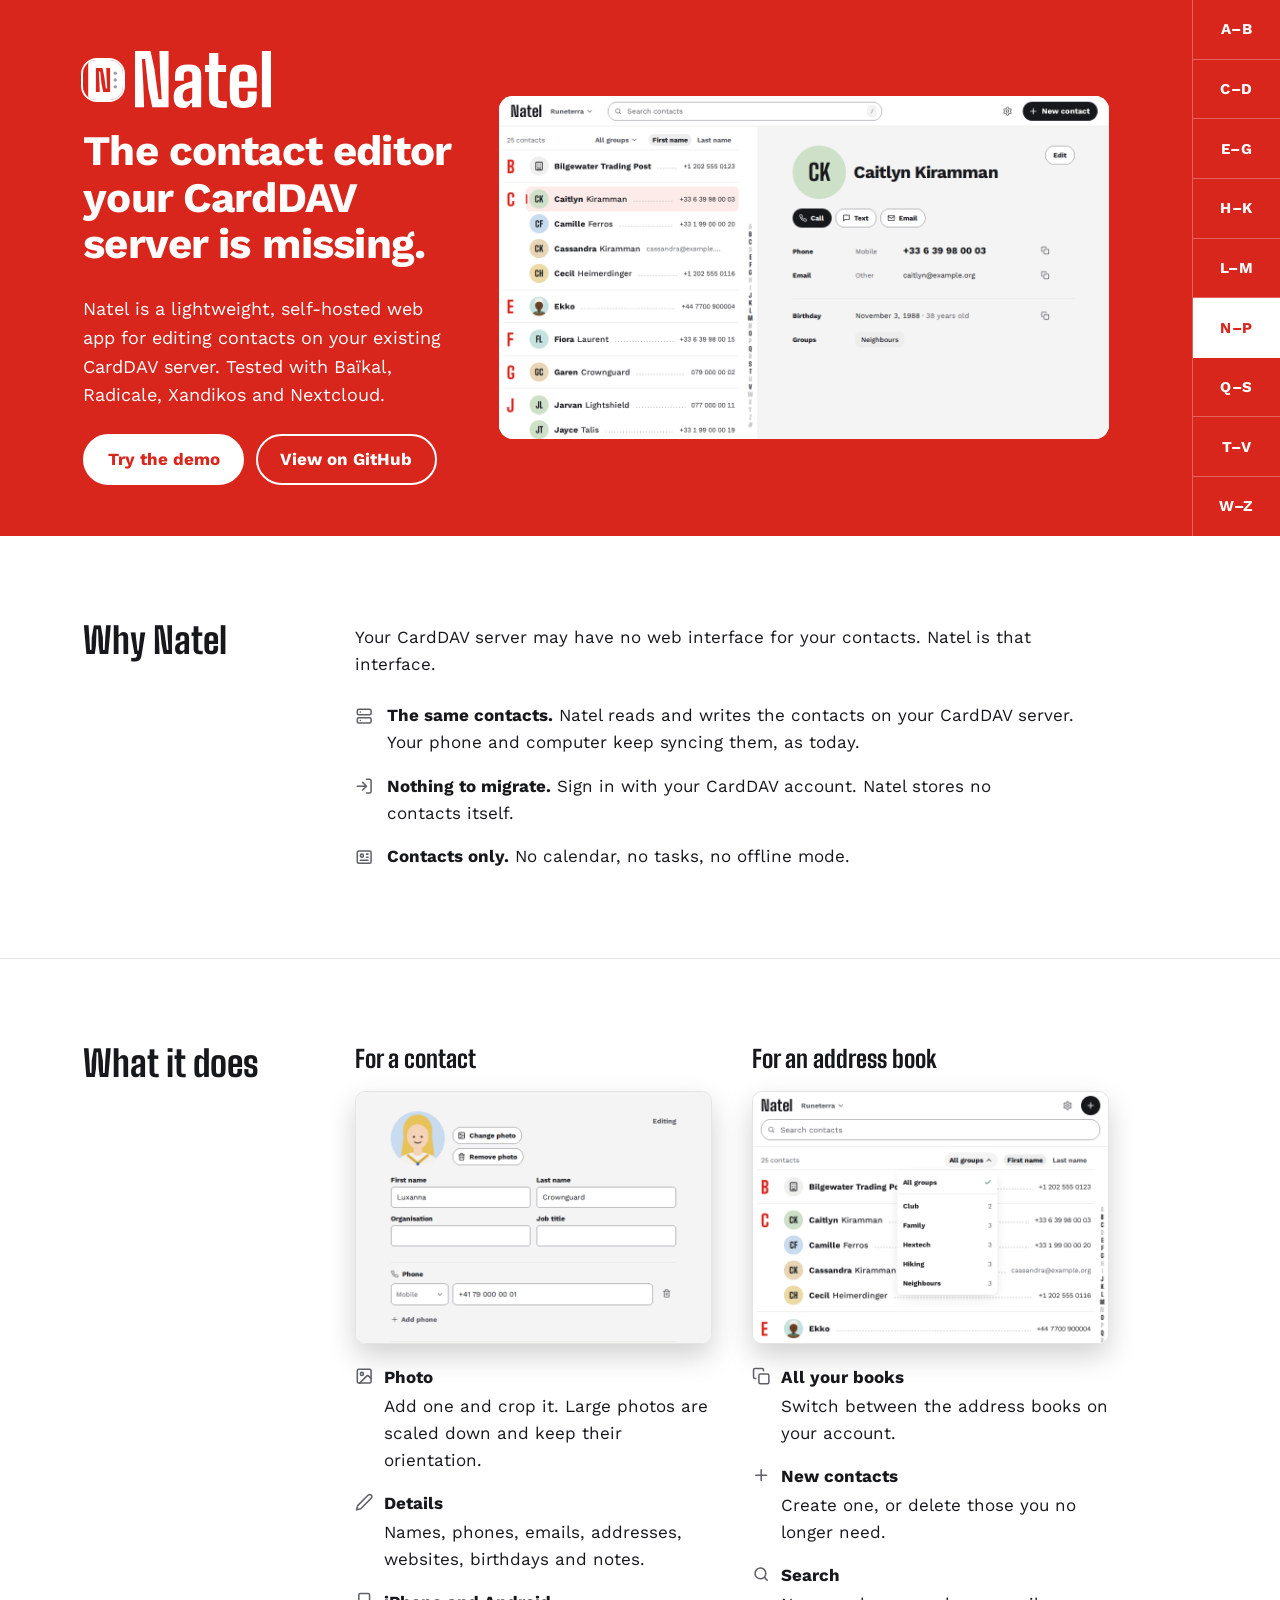
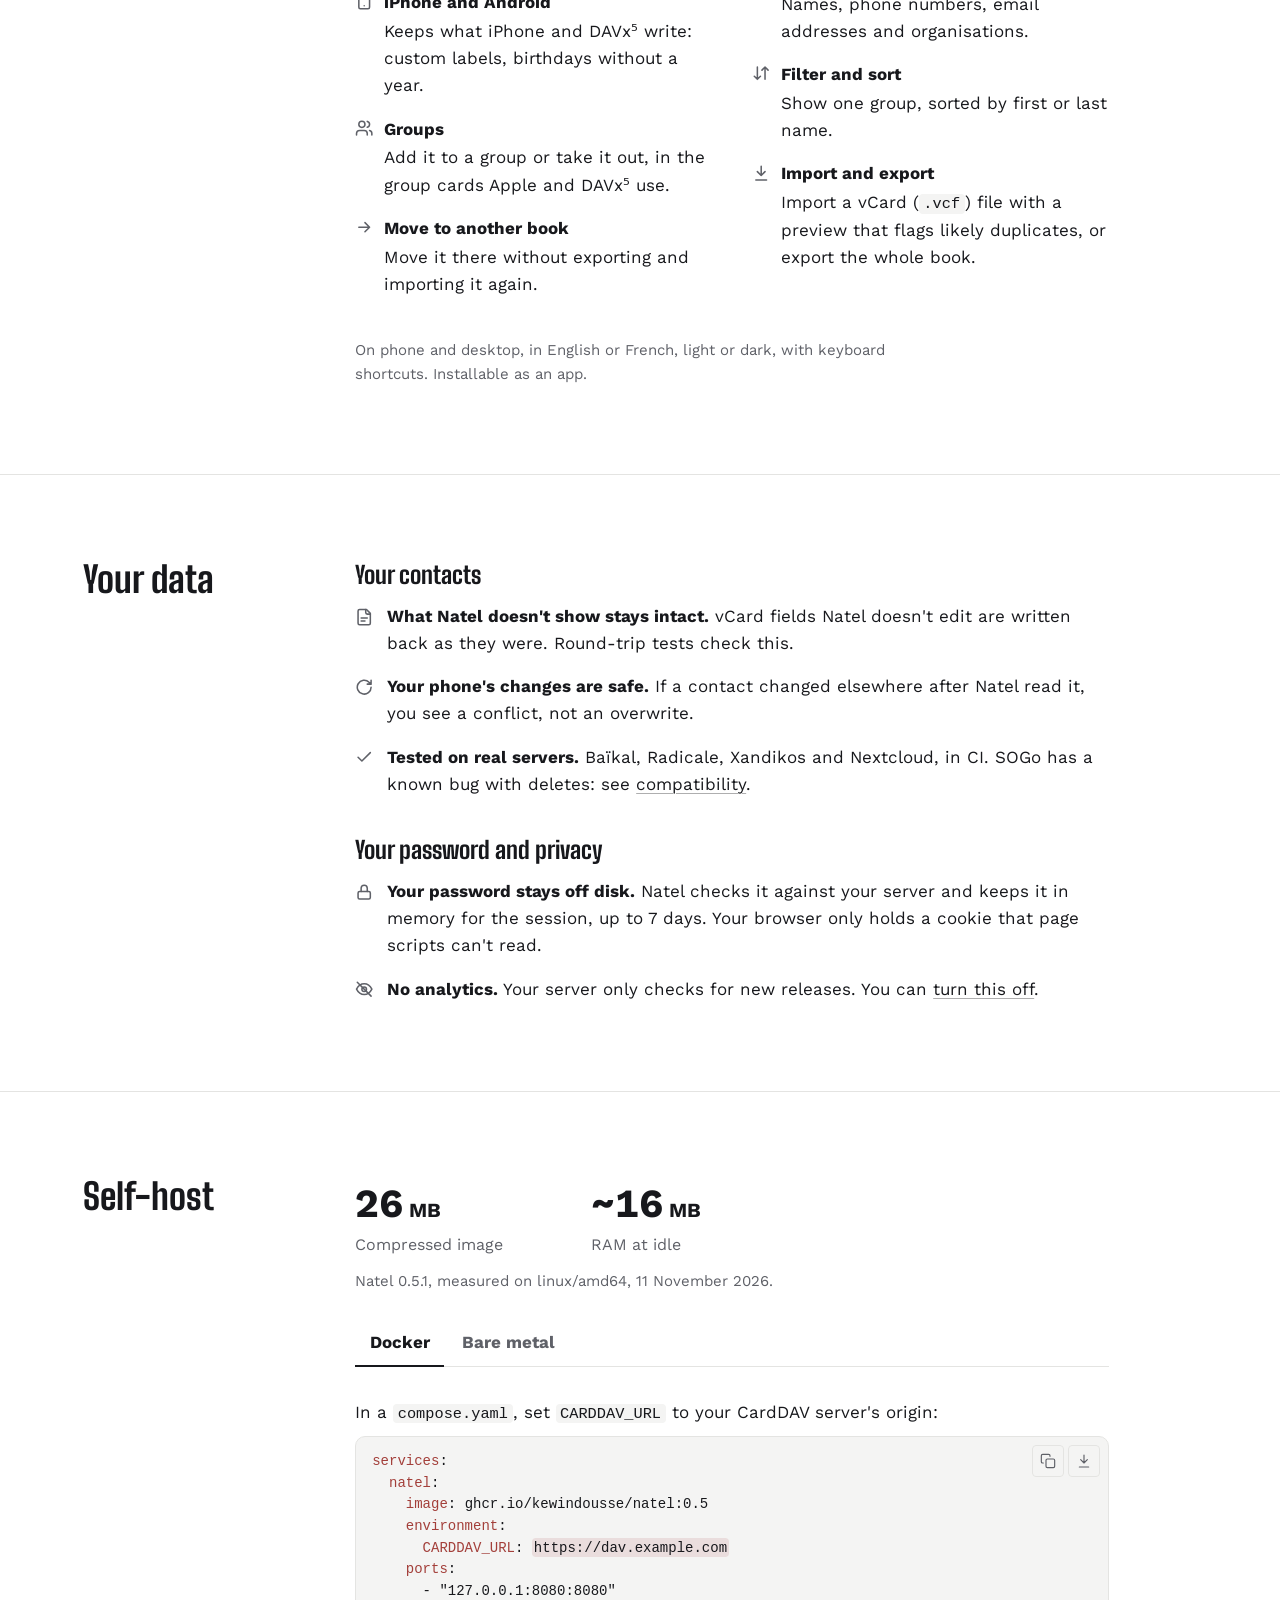
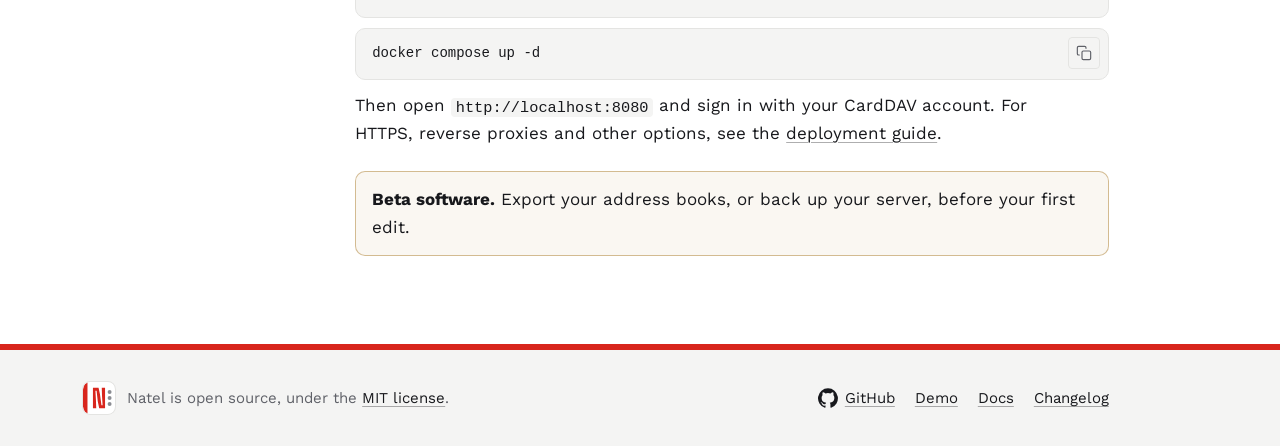
==== commit 7dd0387d: "Say web interface once in Why Natel Co-Authored-By: Claude Opus 5.5 <noreply@anthropic.com>" ====
--- a/index.html
+++ b/index.html
@@ -137,7 +137,7 @@
         <h2 id="why-title">Why Natel</h2>
         <div class="section-body">
           <!-- Uses the terms people search for: a web interface, vCard. -->
-          <p>Your CardDAV server may have no editor in the browser. Natel is that editor, a web interface for your contacts.</p>
+          <p>Your CardDAV server may have no web interface for your contacts. Natel is that interface.</p>
           <ul class="trust">
             <li>
               <svg class="icon" viewBox="0 0 24 24" aria-hidden="true"><rect x="3" y="3" width="18" height="7" rx="2"/><rect x="3" y="14" width="18" height="7" rx="2"/><path d="M7 6.5h.01M7 17.5h.01"/></svg>
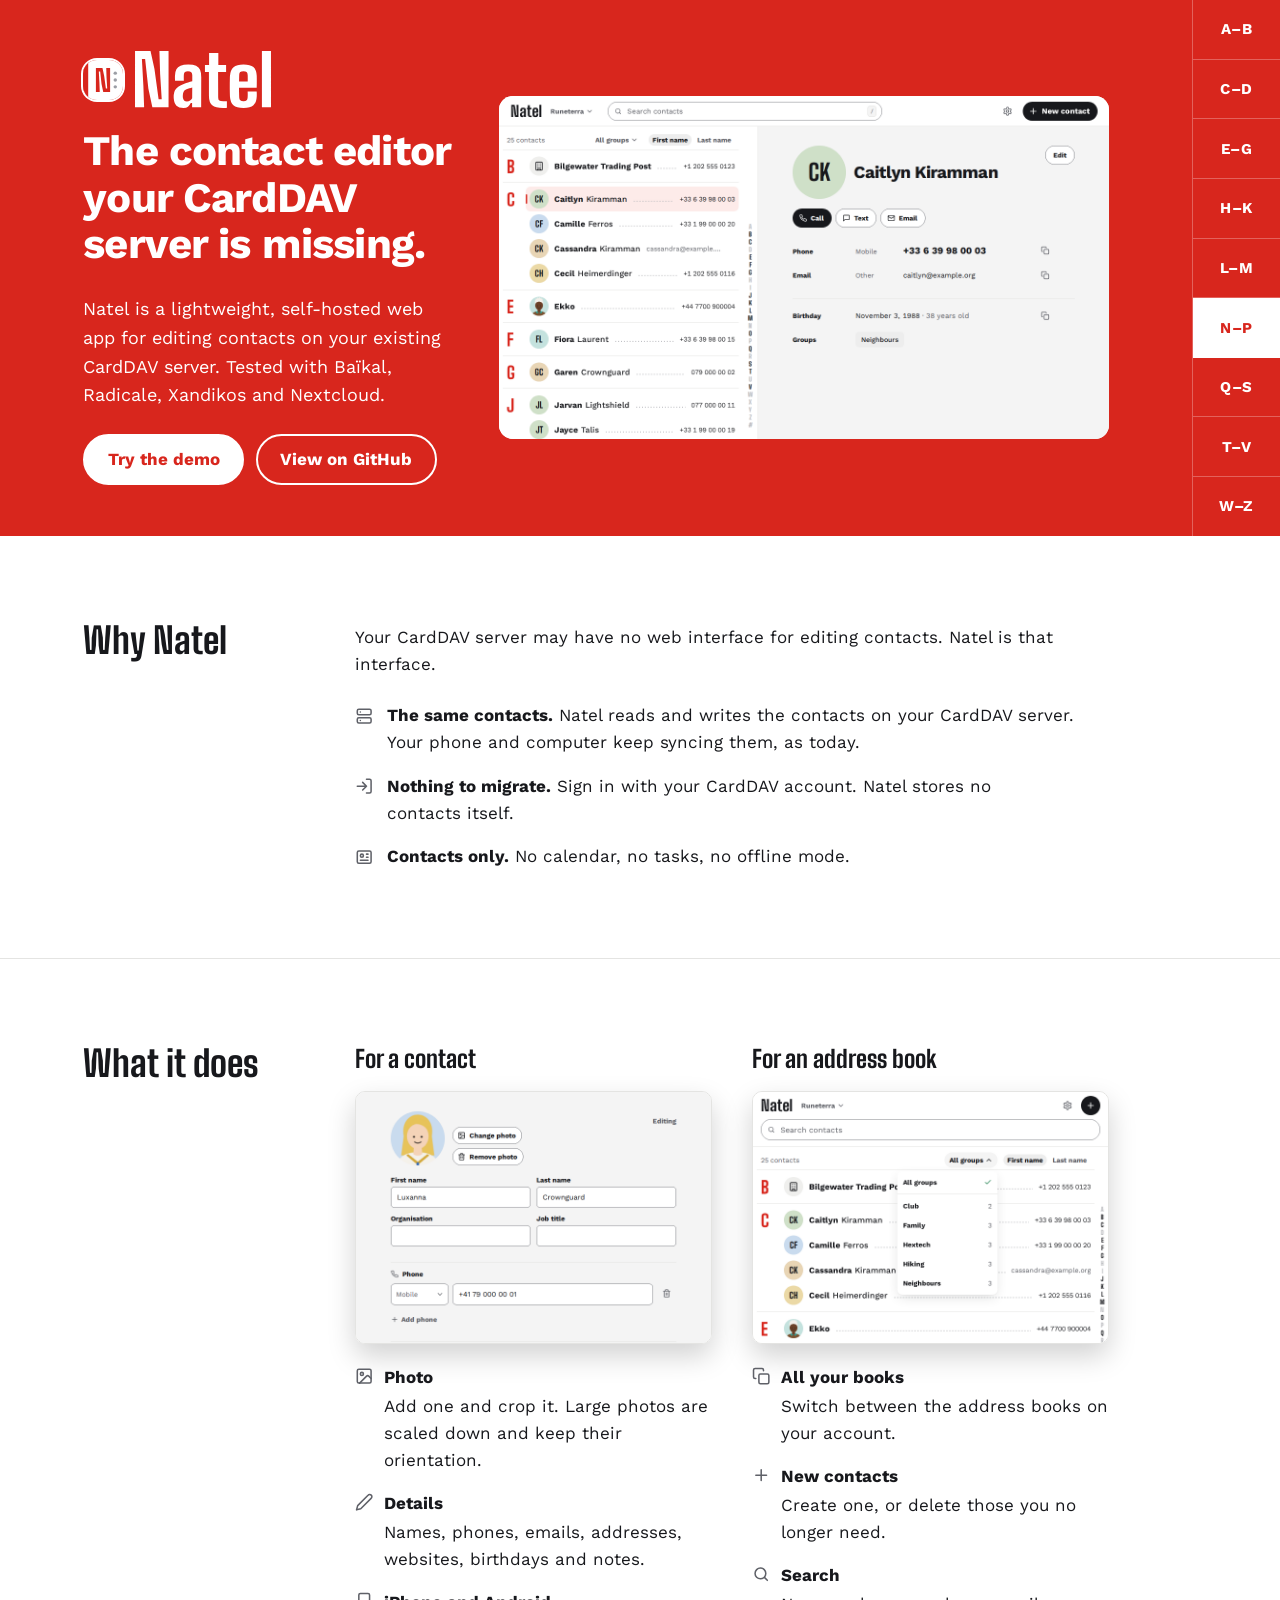
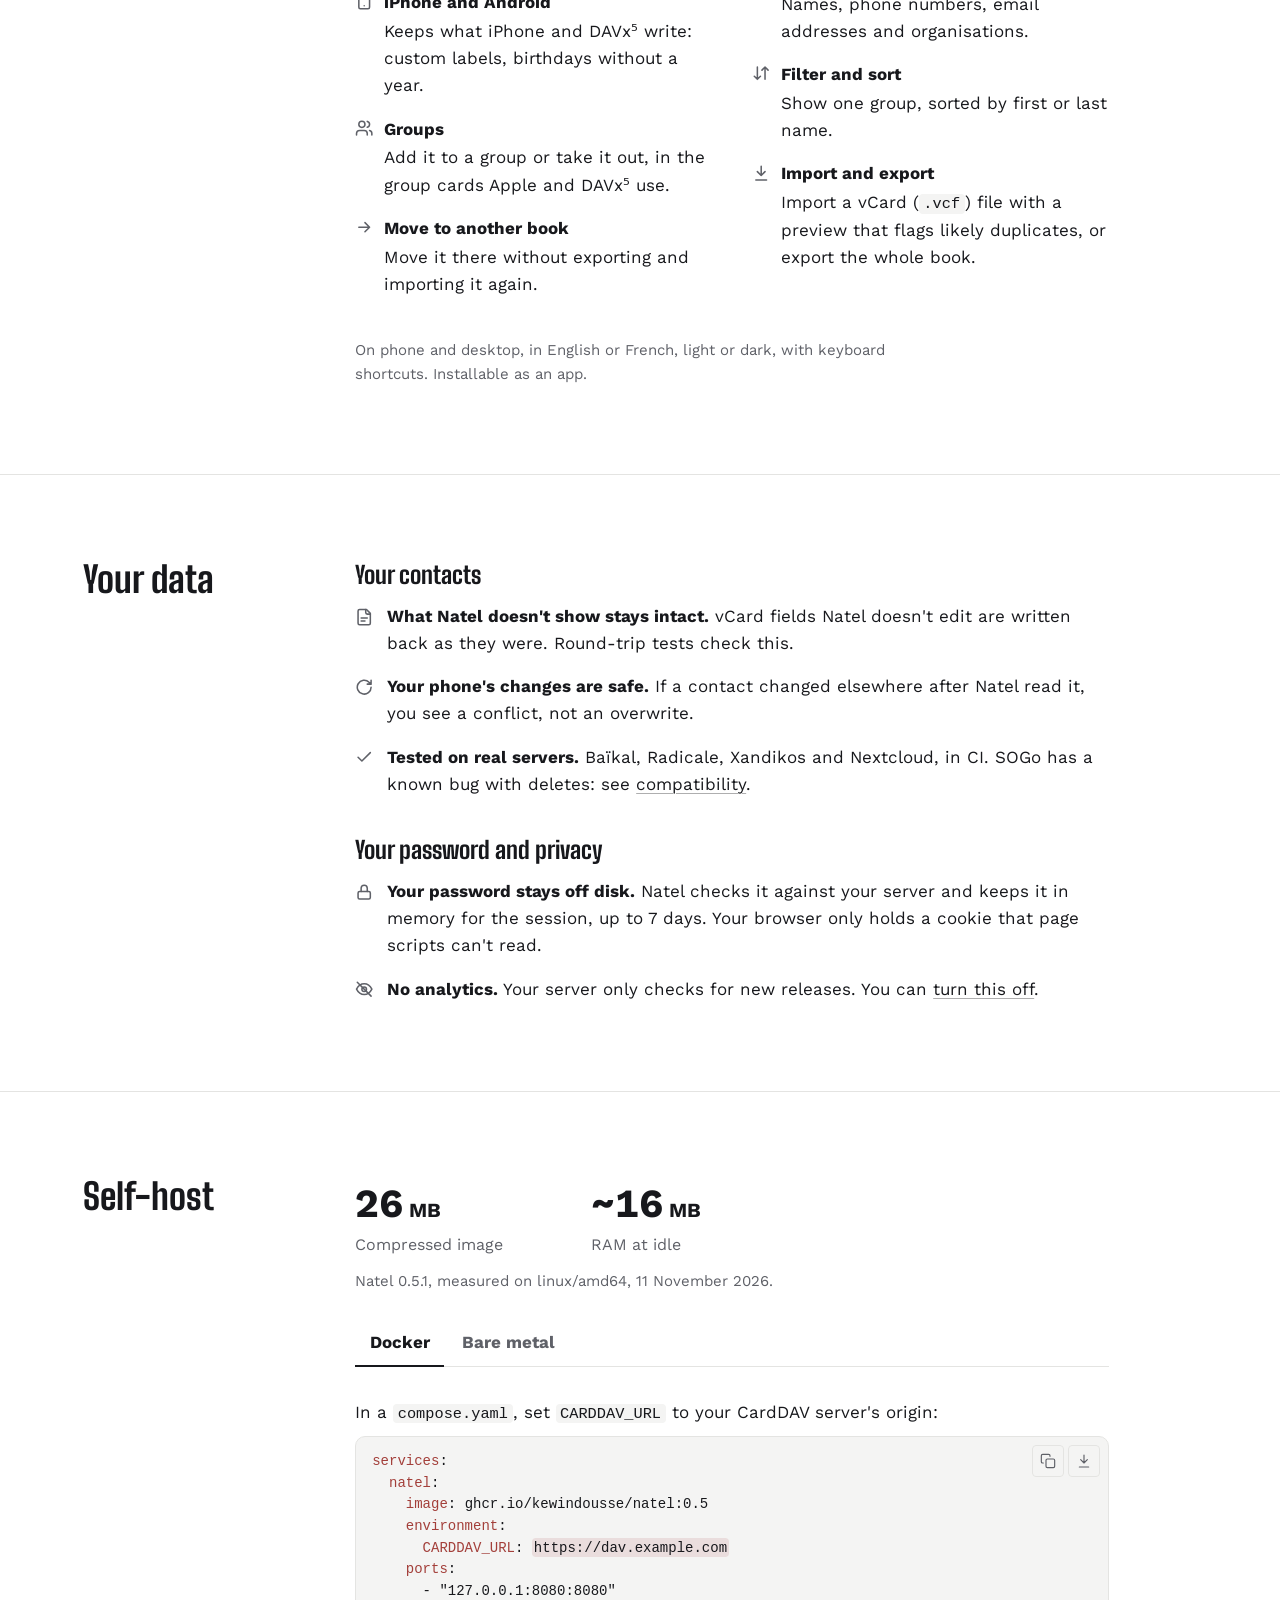
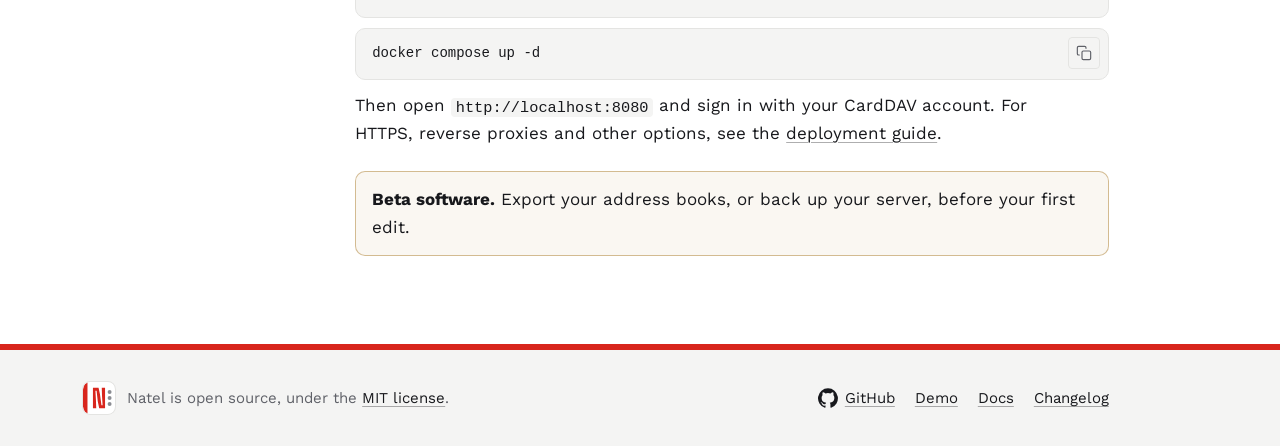
==== commit 82557959: "Keep the idea of editing in Why Natel Co-Authored-By: Claude Opus 5.5 <noreply@anthropic.com>" ====
--- a/index.html
+++ b/index.html
@@ -137,7 +137,7 @@
         <h2 id="why-title">Why Natel</h2>
         <div class="section-body">
           <!-- Uses the terms people search for: a web interface, vCard. -->
-          <p>Your CardDAV server may have no web interface for your contacts. Natel is that interface.</p>
+          <p>Your CardDAV server may have no web interface for editing contacts. Natel is that interface.</p>
           <ul class="trust">
             <li>
               <svg class="icon" viewBox="0 0 24 24" aria-hidden="true"><rect x="3" y="3" width="18" height="7" rx="2"/><rect x="3" y="14" width="18" height="7" rx="2"/><path d="M7 6.5h.01M7 17.5h.01"/></svg>
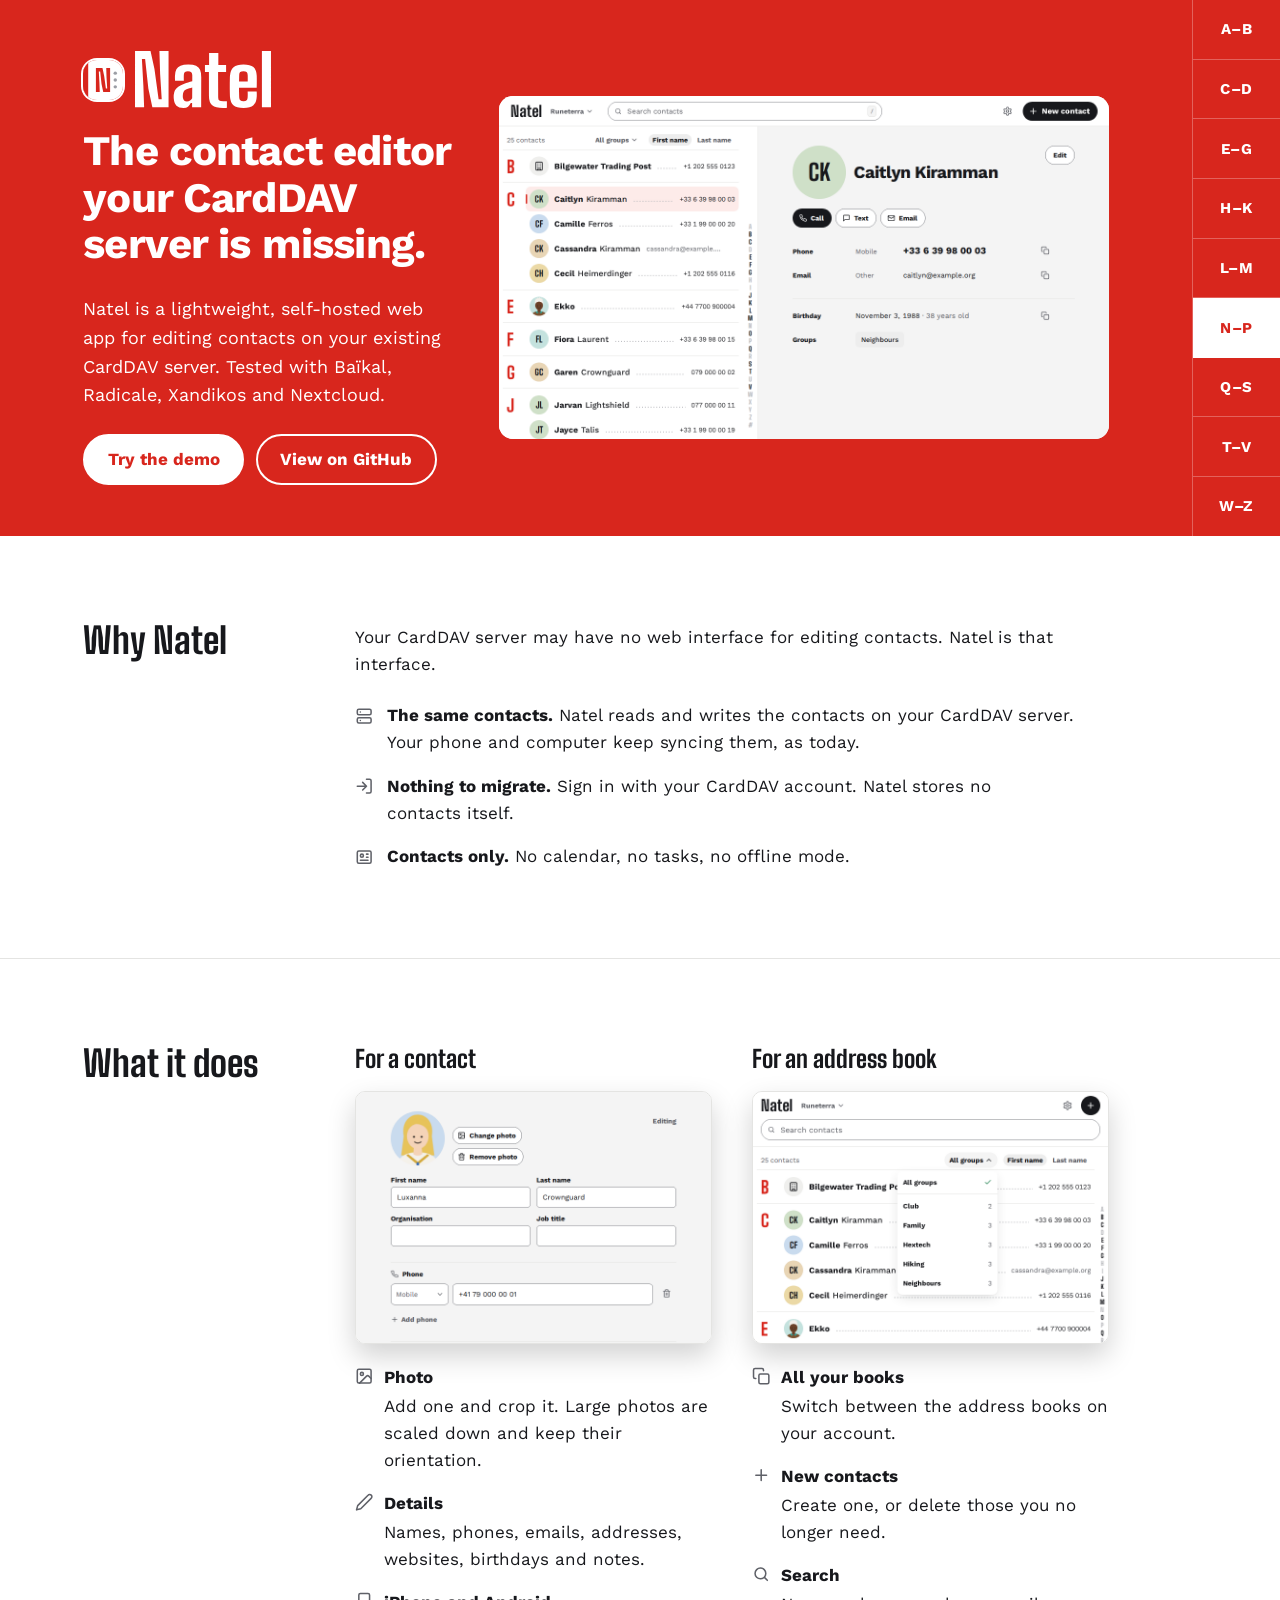
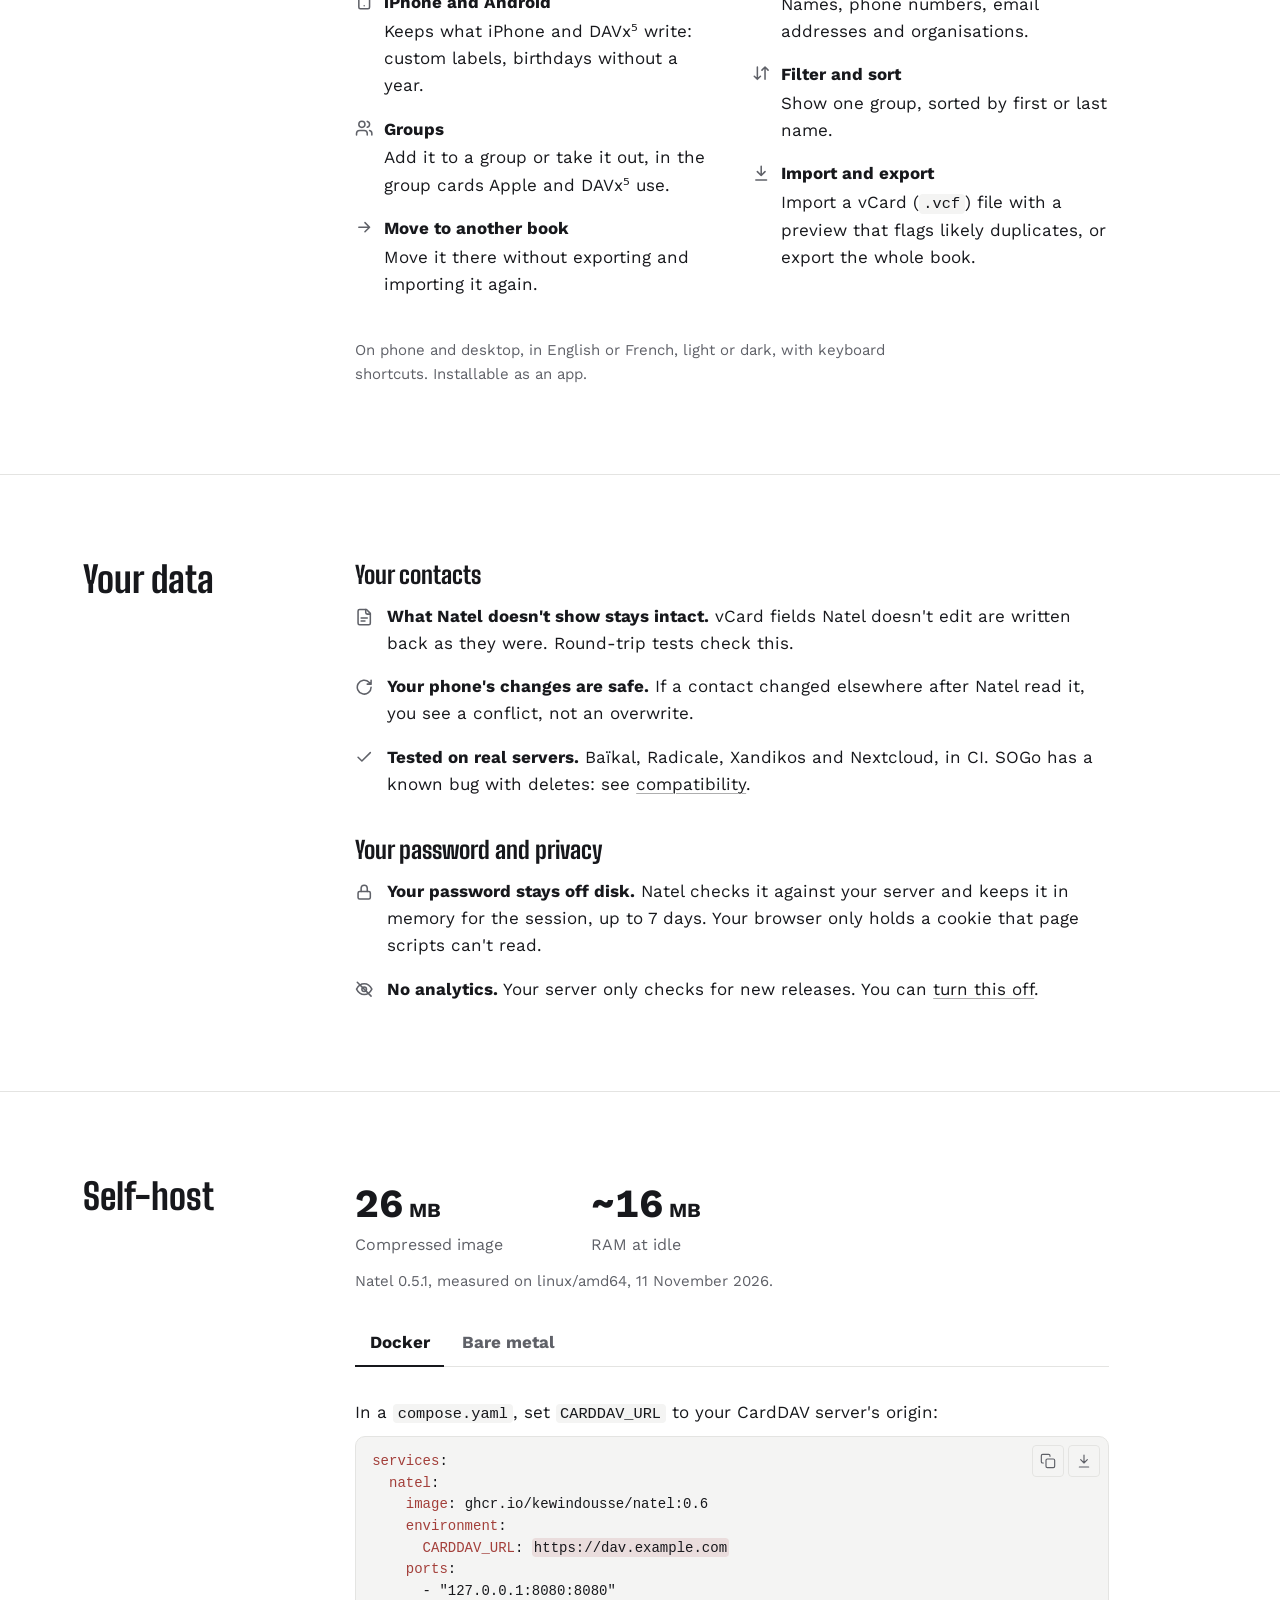
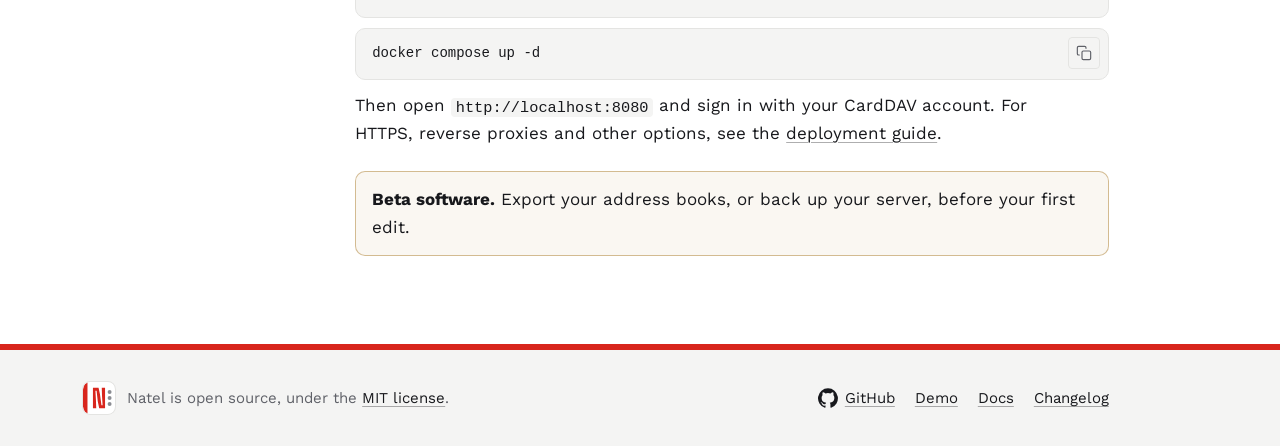
==== commit 88d712d4: "Pull the 0.6 image in the home page's compose file Co-Authored-By: Claude Opus 5.5 <noreply@anthropi" ====
--- a/index.html
+++ b/index.html
@@ -273,7 +273,7 @@
                 <span class="visually-hidden" role="status" data-code-status></span>
 <pre tabindex="0" aria-label="compose.yaml" aria-describedby="carddav-url-hint"><code><span class="yaml-key">services</span>:
   <span class="yaml-key">natel</span>:
-    <span class="yaml-key">image</span>: <span class="yaml-string">ghcr.io/kewindousse/natel:0.5</span>
+    <span class="yaml-key">image</span>: <span class="yaml-string">ghcr.io/kewindousse/natel:0.6</span>
     <span class="yaml-key">environment</span>:
       <span class="yaml-key">CARDDAV_URL</span>: <mark class="code-placeholder">https://dav.example.com</mark>
     <span class="yaml-key">ports</span>:
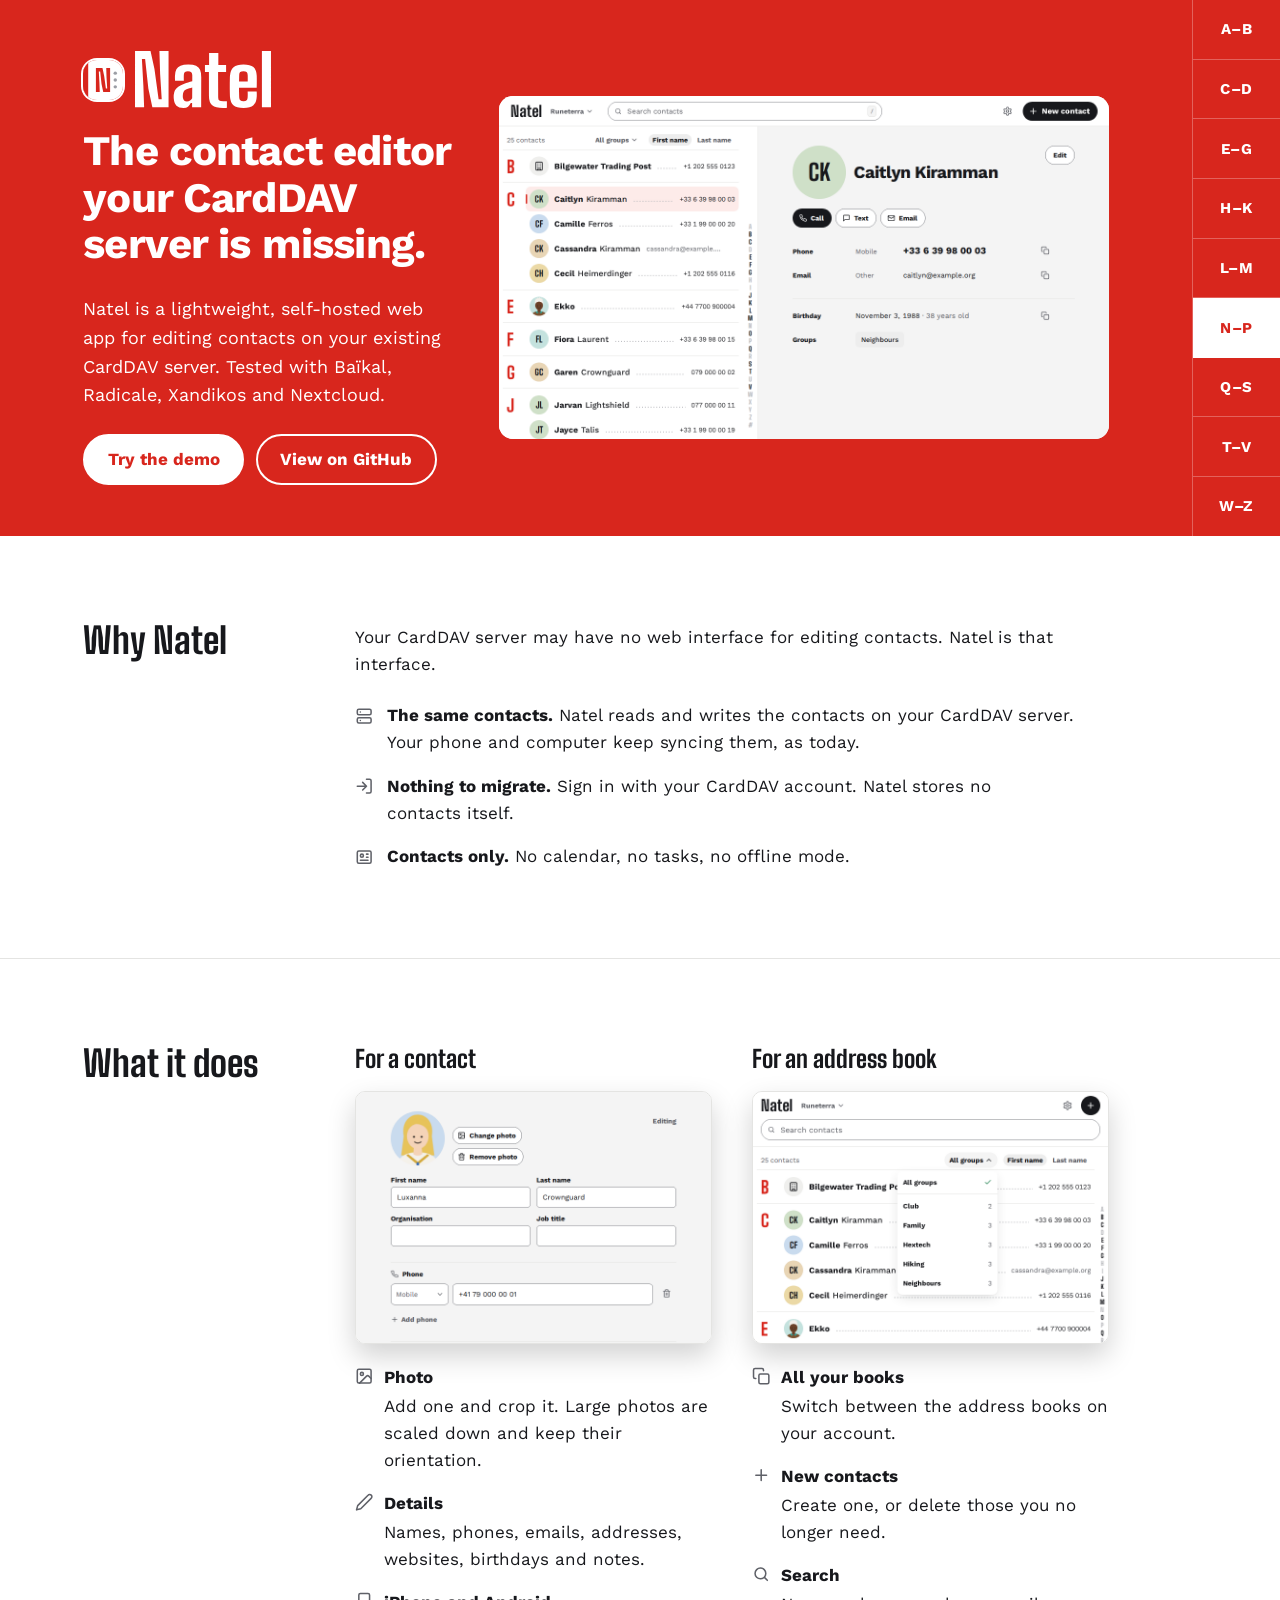
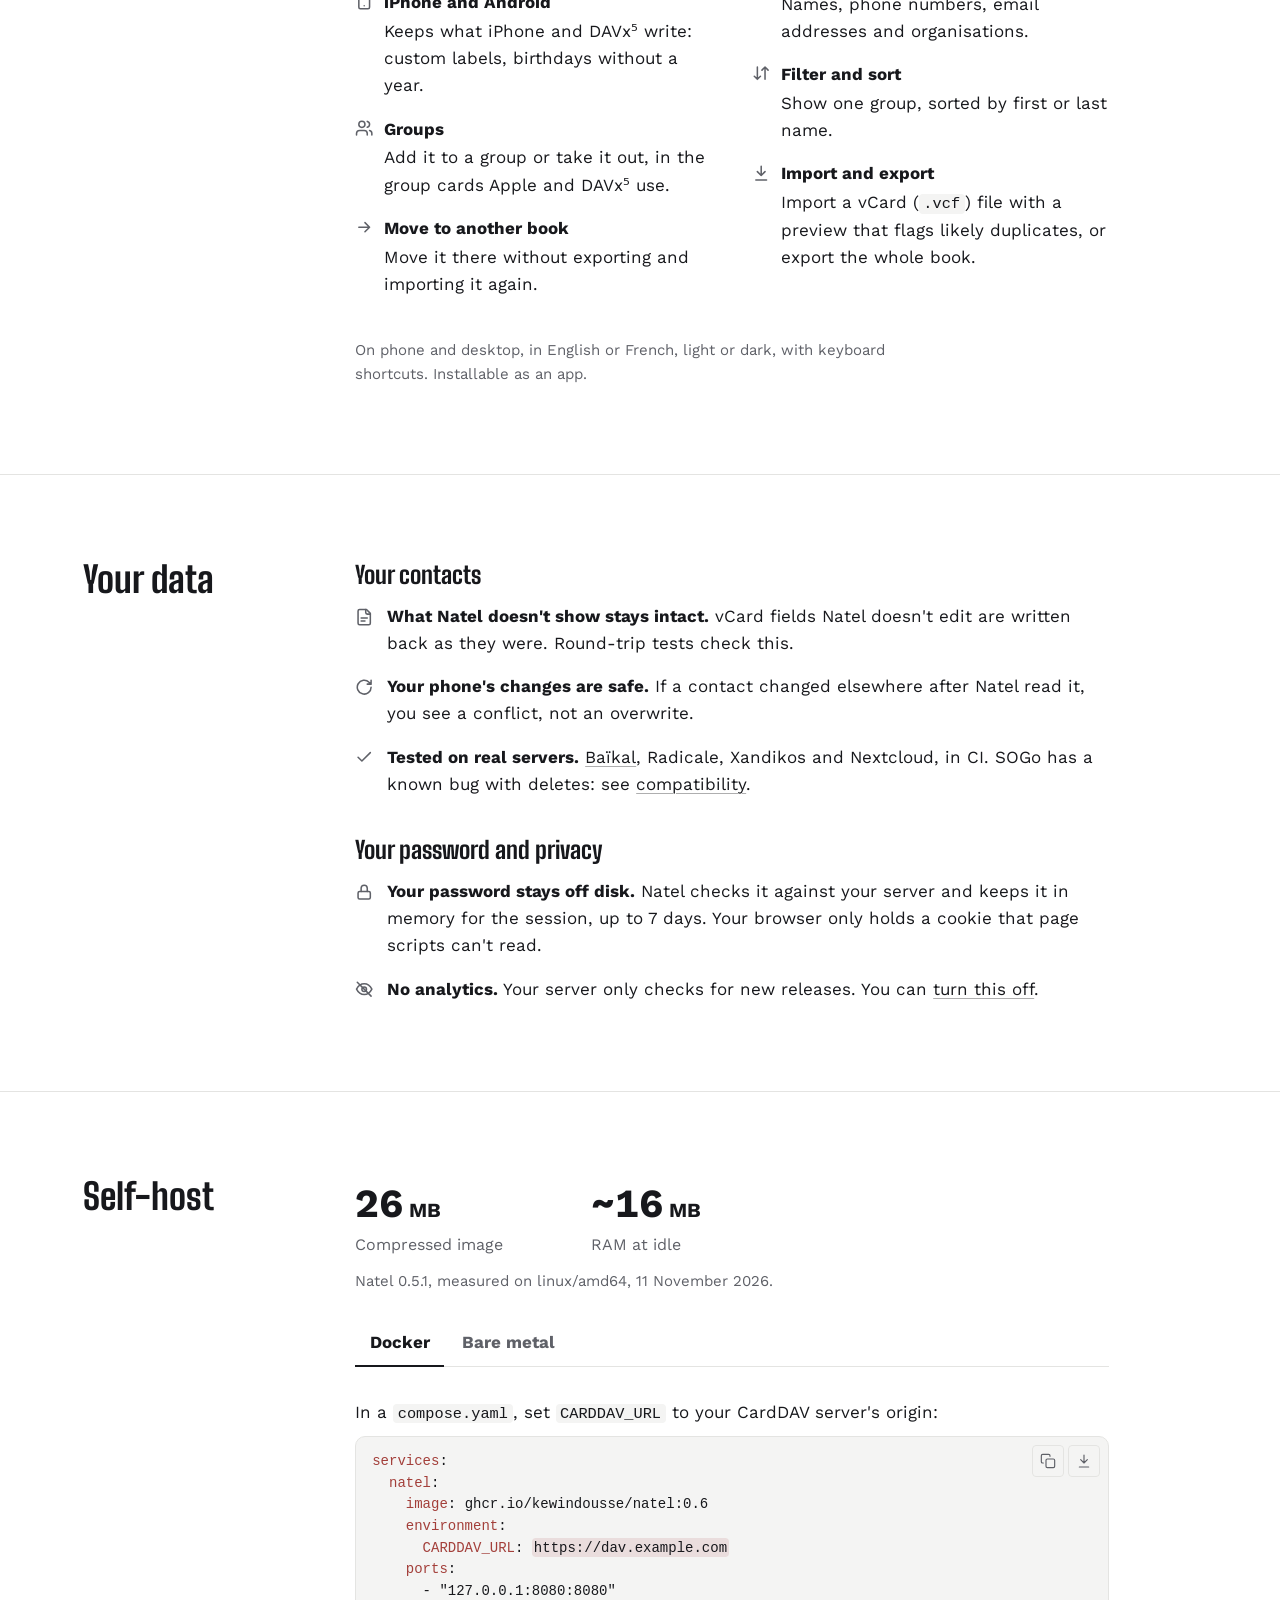
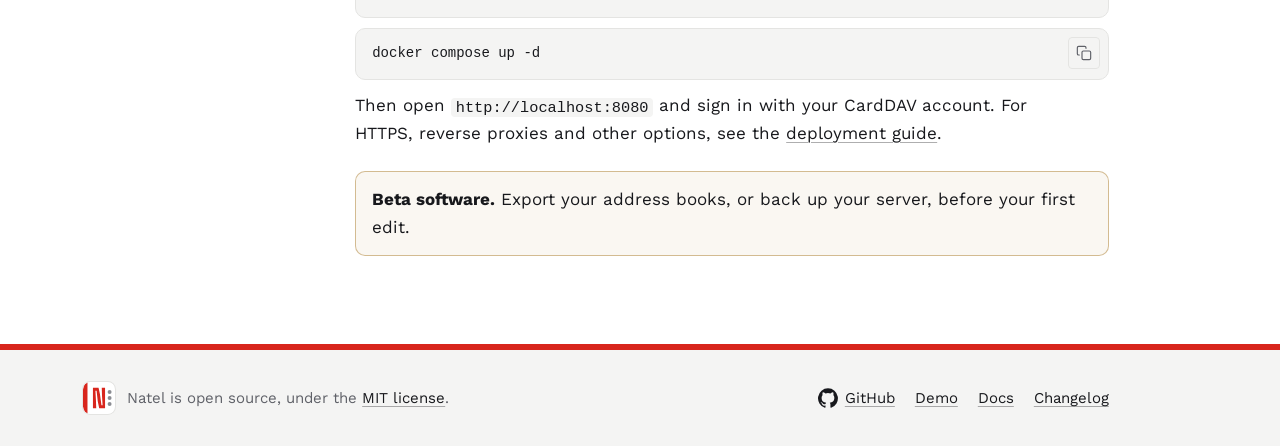
==== commit 81166cea: "Publish the Baïkal page The home page's tested list and the sitemap link to it. The stylesheet's cac" ====
--- a/index.html
+++ b/index.html
@@ -19,7 +19,7 @@
   <link rel="apple-touch-icon" href="/apple-touch-icon.png">
   <link rel="preload" href="assets/fonts/work-sans-latin-wght-normal.woff2" as="font" type="font/woff2" crossorigin>
   <!-- A content hash keeps cached styles aligned with this page. -->
-  <link rel="stylesheet" href="assets/style.css?v=0f122dfa00f5">
+  <link rel="stylesheet" href="assets/style.css?v=e3536620d77e">
   <script src="assets/tabs.js?v=3e4f7ae360ea" defer></script>
 
   <!-- Homepage previews use the slogan as the hook and the lead as a factual summary. -->
@@ -219,7 +219,7 @@
             </li>
             <li>
               <svg class="icon" viewBox="0 0 24 24" aria-hidden="true"><path d="M20 6 9 17l-5-5"/></svg>
-              <p><strong>Tested on real servers.</strong> Baïkal, Radicale, Xandikos and Nextcloud, in CI. SOGo has a known bug with deletes: see <a href="https://github.com/KewinDousse/natel/blob/main/docs/compatibility.md">compatibility</a>.</p>
+              <p><strong>Tested on real servers.</strong> <a href="/baikal/">Baïkal</a>, Radicale, Xandikos and Nextcloud, in CI. SOGo has a known bug with deletes: see <a href="https://github.com/KewinDousse/natel/blob/main/docs/compatibility.md">compatibility</a>.</p>
             </li>
           </ul>
           <h3 class="group">Your password and privacy</h3>
--- a/assets/style.css
+++ b/assets/style.css
@@ -209,6 +209,12 @@
   max-width: 46ch;
   font-size: 1.125rem;
 }
+.tested {
+  margin: 0;
+  max-width: 46ch;
+  font-size: 0.9375rem;
+}
+.tested a { color: inherit; }
 .actions {
   display: flex;
   flex-wrap: wrap;
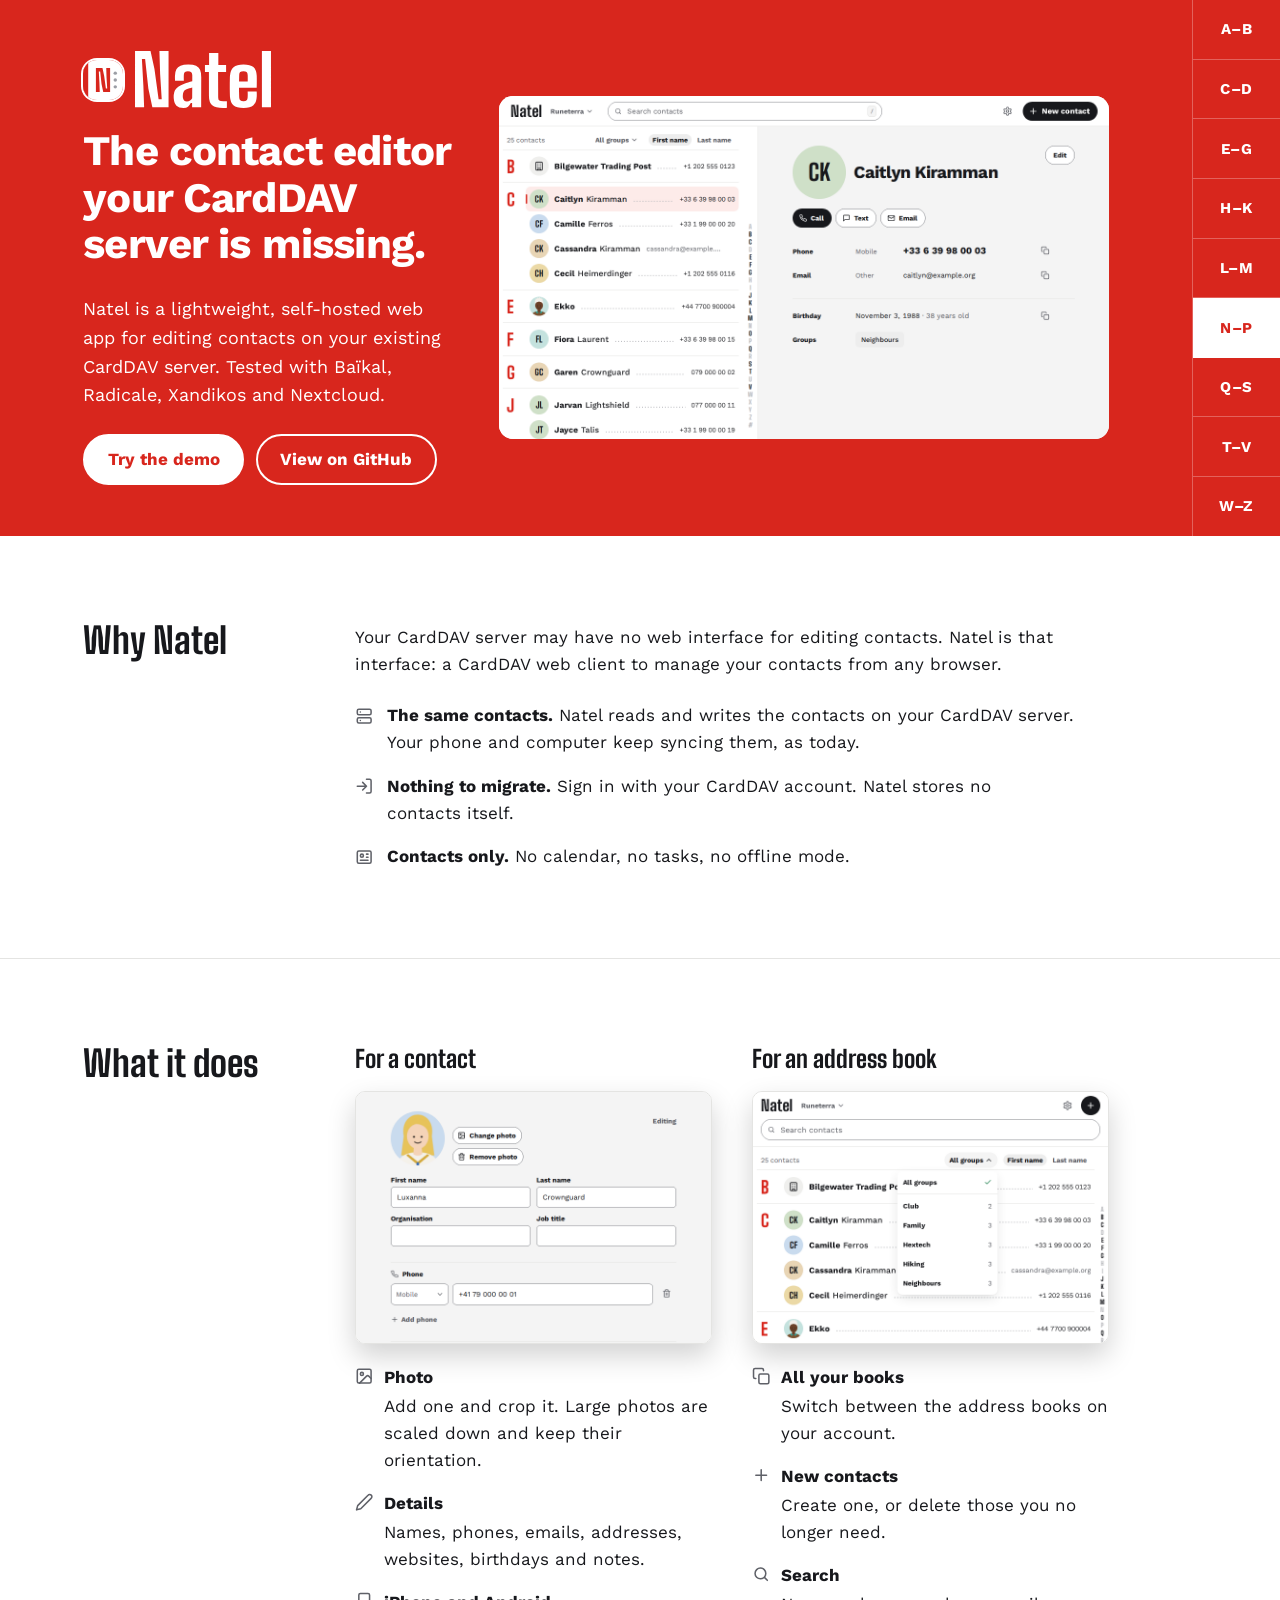
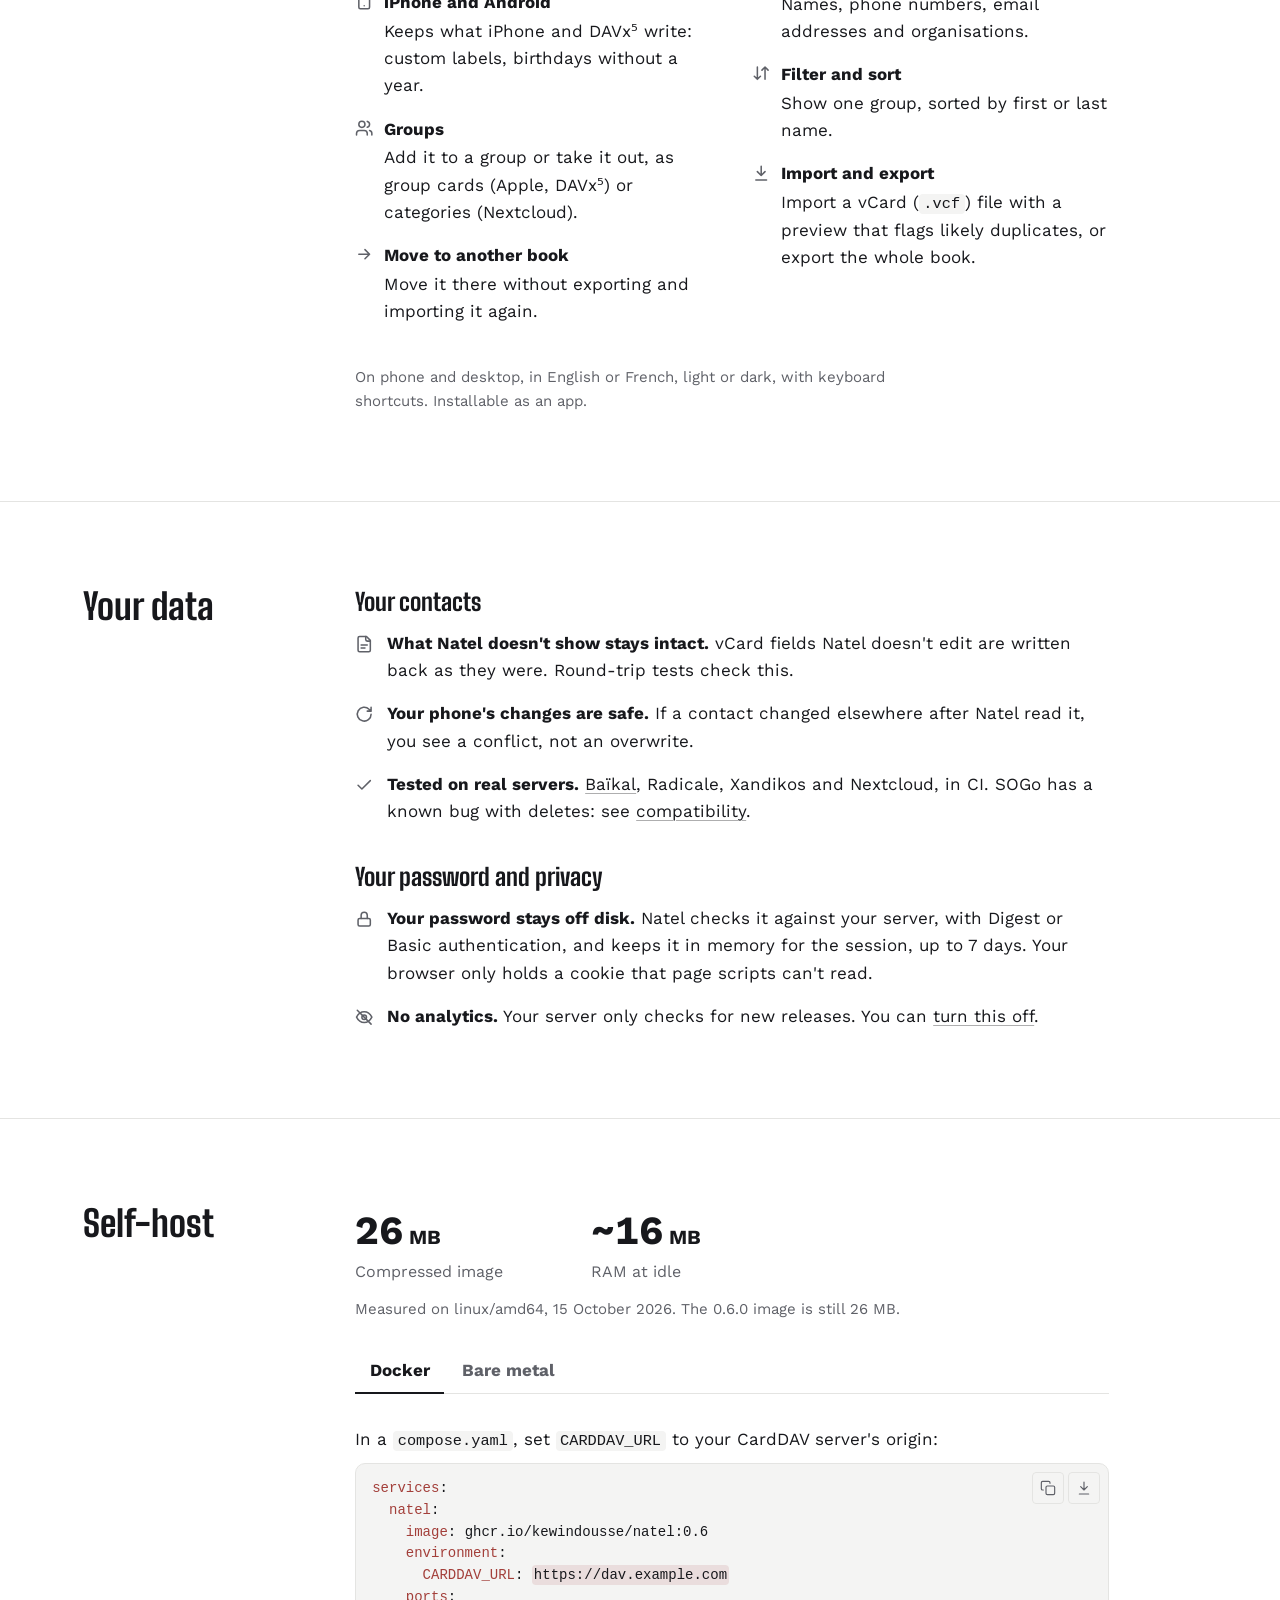
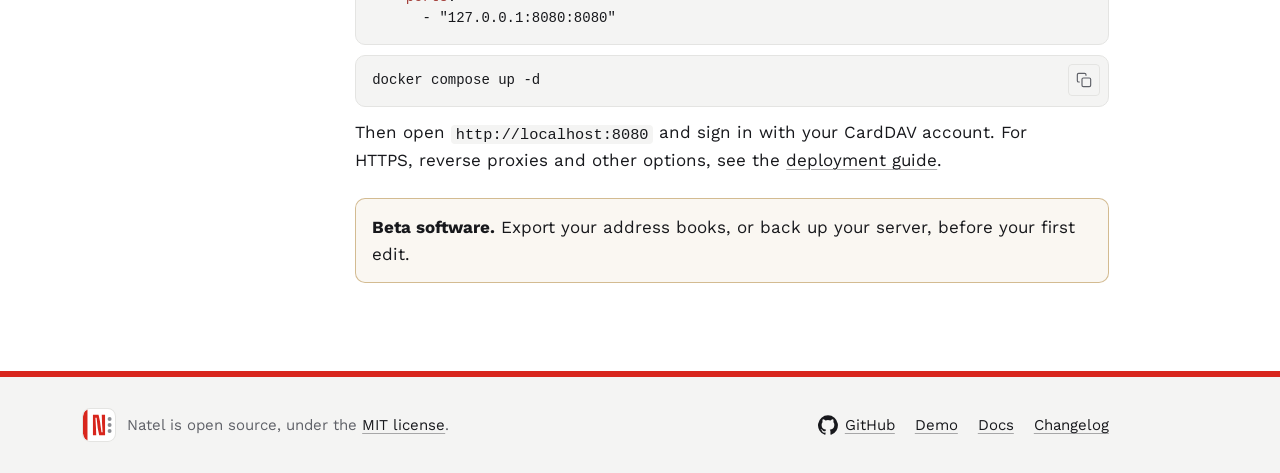
==== commit 7bfec664: "Update the site's facts for Natel 0.6 and name what people search for Groups now mention Nextcloud c" ====
--- a/index.html
+++ b/index.html
@@ -136,8 +136,8 @@
       <div class="wrap">
         <h2 id="why-title">Why Natel</h2>
         <div class="section-body">
-          <!-- Uses the terms people search for: a web interface, vCard. -->
-          <p>Your CardDAV server may have no web interface for editing contacts. Natel is that interface.</p>
+          <!-- Uses the terms people search for: web interface, CardDAV client. -->
+          <p>Your CardDAV server may have no web interface for editing contacts. Natel is that interface: a CardDAV web client to manage your contacts from any browser.</p>
           <ul class="trust">
             <li>
               <svg class="icon" viewBox="0 0 24 24" aria-hidden="true"><rect x="3" y="3" width="18" height="7" rx="2"/><rect x="3" y="14" width="18" height="7" rx="2"/><path d="M7 6.5h.01M7 17.5h.01"/></svg>
@@ -175,7 +175,7 @@
                 <div><dt><svg class="icon" viewBox="0 0 24 24" aria-hidden="true"><rect x="3" y="3" width="18" height="18" rx="2"/><circle cx="9" cy="9" r="2"/><path d="m21 15-3.09-3.09a2 2 0 0 0-2.82 0L6 21"/></svg>Photo</dt><dd>Add one and crop it. Large photos are scaled down and keep their orientation.</dd></div>
                 <div><dt><svg class="icon" viewBox="0 0 24 24" aria-hidden="true"><path d="M17 3a2.85 2.83 0 1 1 4 4L7.5 20.5 2 22l1.5-5.5Z"/></svg>Details</dt><dd>Names, phones, emails, addresses, websites, birthdays and notes.</dd></div>
                 <div><dt><svg class="icon" viewBox="0 0 24 24" aria-hidden="true"><rect x="5" y="2" width="14" height="20" rx="2"/><path d="M12 18h.01"/></svg>iPhone and Android</dt><dd>Keeps what iPhone and DAVx⁵ write: custom labels, birthdays without a year.</dd></div>
-                <div><dt><svg class="icon" viewBox="0 0 24 24" aria-hidden="true"><path d="M16 21v-2a4 4 0 0 0-4-4H6a4 4 0 0 0-4 4v2"/><circle cx="9" cy="7" r="4"/><path d="M22 21v-2a4 4 0 0 0-3-3.87M16 3.13a4 4 0 0 1 0 7.75"/></svg>Groups</dt><dd>Add it to a group or take it out, in the group cards Apple and DAVx⁵ use.</dd></div>
+                <div><dt><svg class="icon" viewBox="0 0 24 24" aria-hidden="true"><path d="M16 21v-2a4 4 0 0 0-4-4H6a4 4 0 0 0-4 4v2"/><circle cx="9" cy="7" r="4"/><path d="M22 21v-2a4 4 0 0 0-3-3.87M16 3.13a4 4 0 0 1 0 7.75"/></svg>Groups</dt><dd>Add it to a group or take it out, as group cards (Apple, DAVx⁵) or categories (Nextcloud).</dd></div>
                 <div><dt><svg class="icon" viewBox="0 0 24 24" aria-hidden="true"><path d="M5 12h14m-6-6 6 6-6 6"/></svg>Move to another book</dt><dd>Move it there without exporting and importing it again.</dd></div>
               </dl>
             </div>
@@ -226,7 +226,7 @@
           <ul class="trust">
             <li>
               <svg class="icon" viewBox="0 0 24 24" aria-hidden="true"><rect x="4" y="11" width="16" height="10" rx="2"/><path d="M8 11V7a4 4 0 0 1 8 0v4"/></svg>
-              <p><strong>Your password stays off disk.</strong> Natel checks it against your server and keeps it in memory for the session, up to 7 days. Your browser only holds a cookie that page scripts can't read.</p>
+              <p><strong>Your password stays off disk.</strong> Natel checks it against your server, with Digest or Basic authentication, and keeps it in memory for the session, up to 7 days. Your browser only holds a cookie that page scripts can't read.</p>
             </li>
             <li>
               <svg class="icon" viewBox="0 0 24 24" aria-hidden="true"><path d="M2 12s3.5-7 10-7 10 7 10 7-3.5 7-10 7S2 12 2 12z"/><circle cx="12" cy="12" r="3"/><path d="m3 3 18 18"/></svg>
@@ -251,7 +251,7 @@
               <span class="stat-label">RAM at idle</span>
             </li>
           </ul>
-          <p class="note">Natel 0.5.1, measured on linux/amd64, 11 November 2026.</p>
+          <p class="note">Measured on linux/amd64, 15 October 2026. The 0.6.0 image is still 26 MB.</p>
 
           <div class="install" data-tabs>
             <div class="tablist" data-tablist hidden></div>
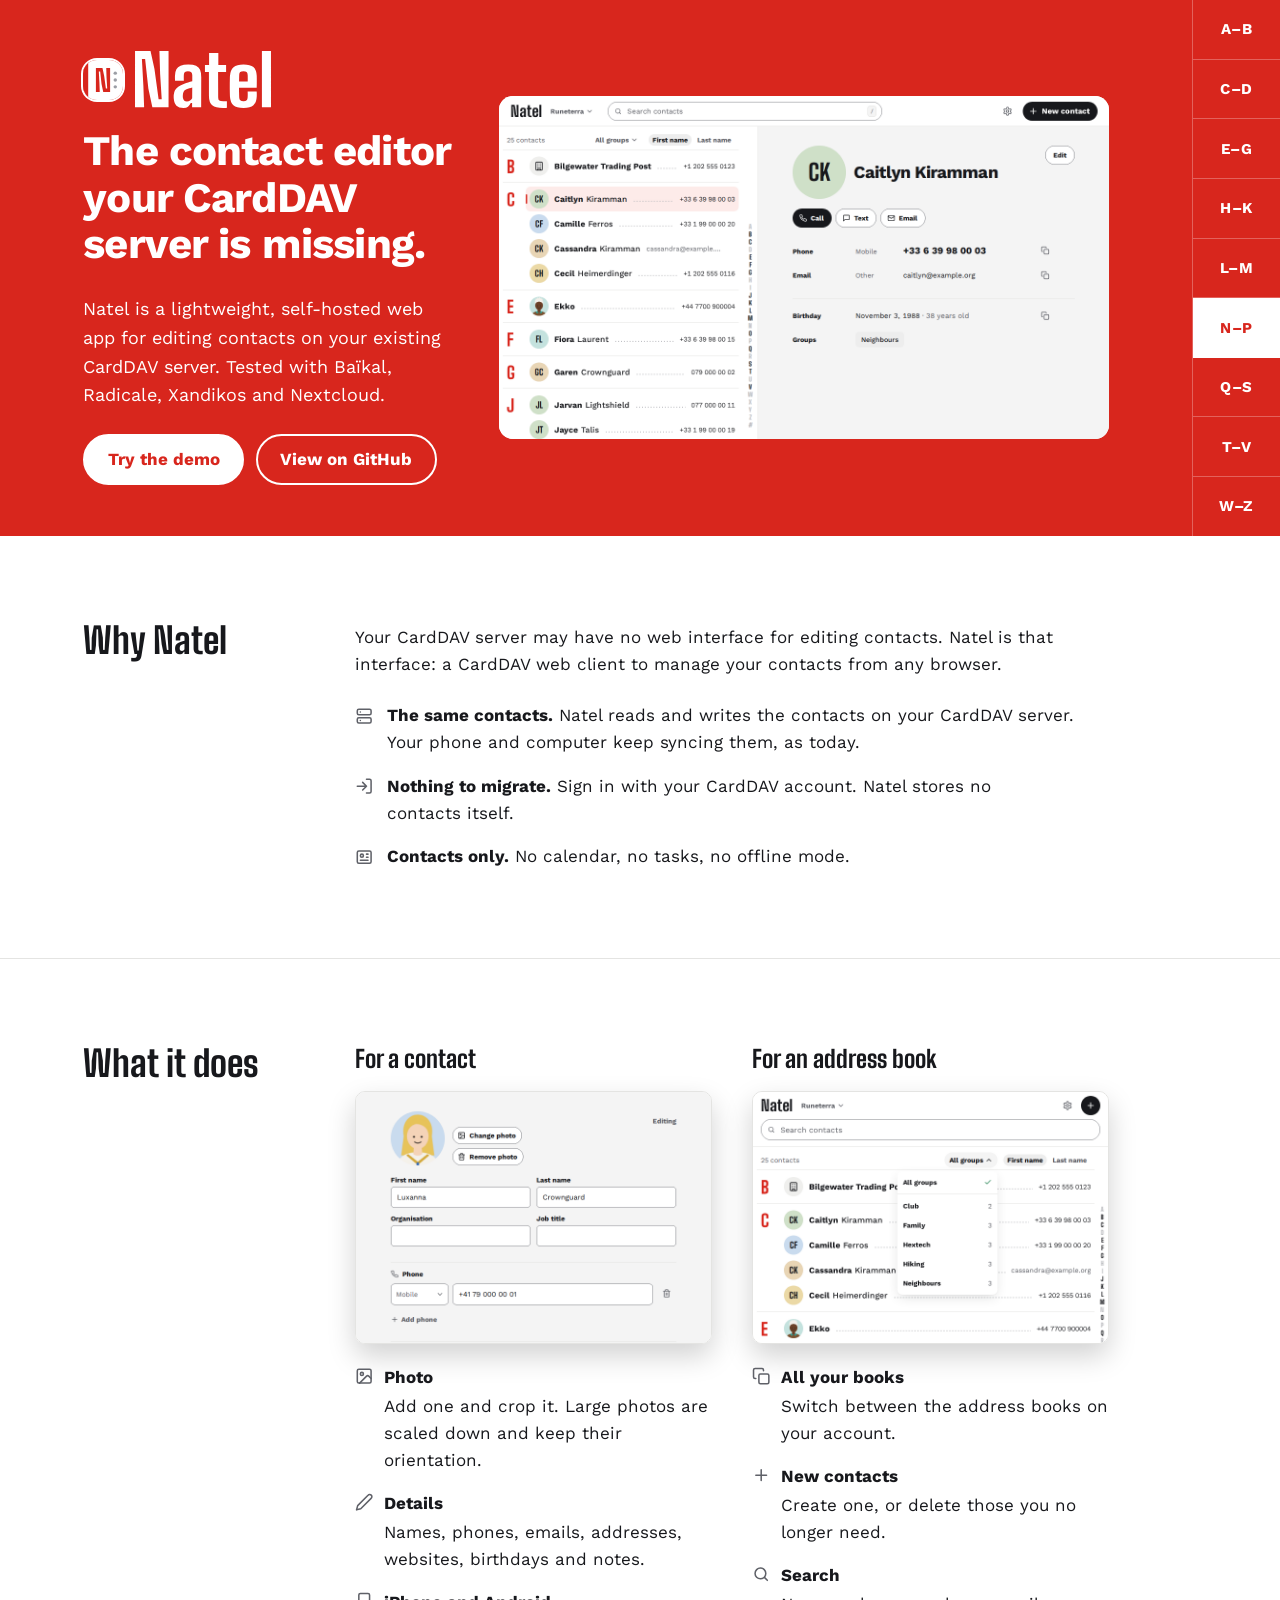
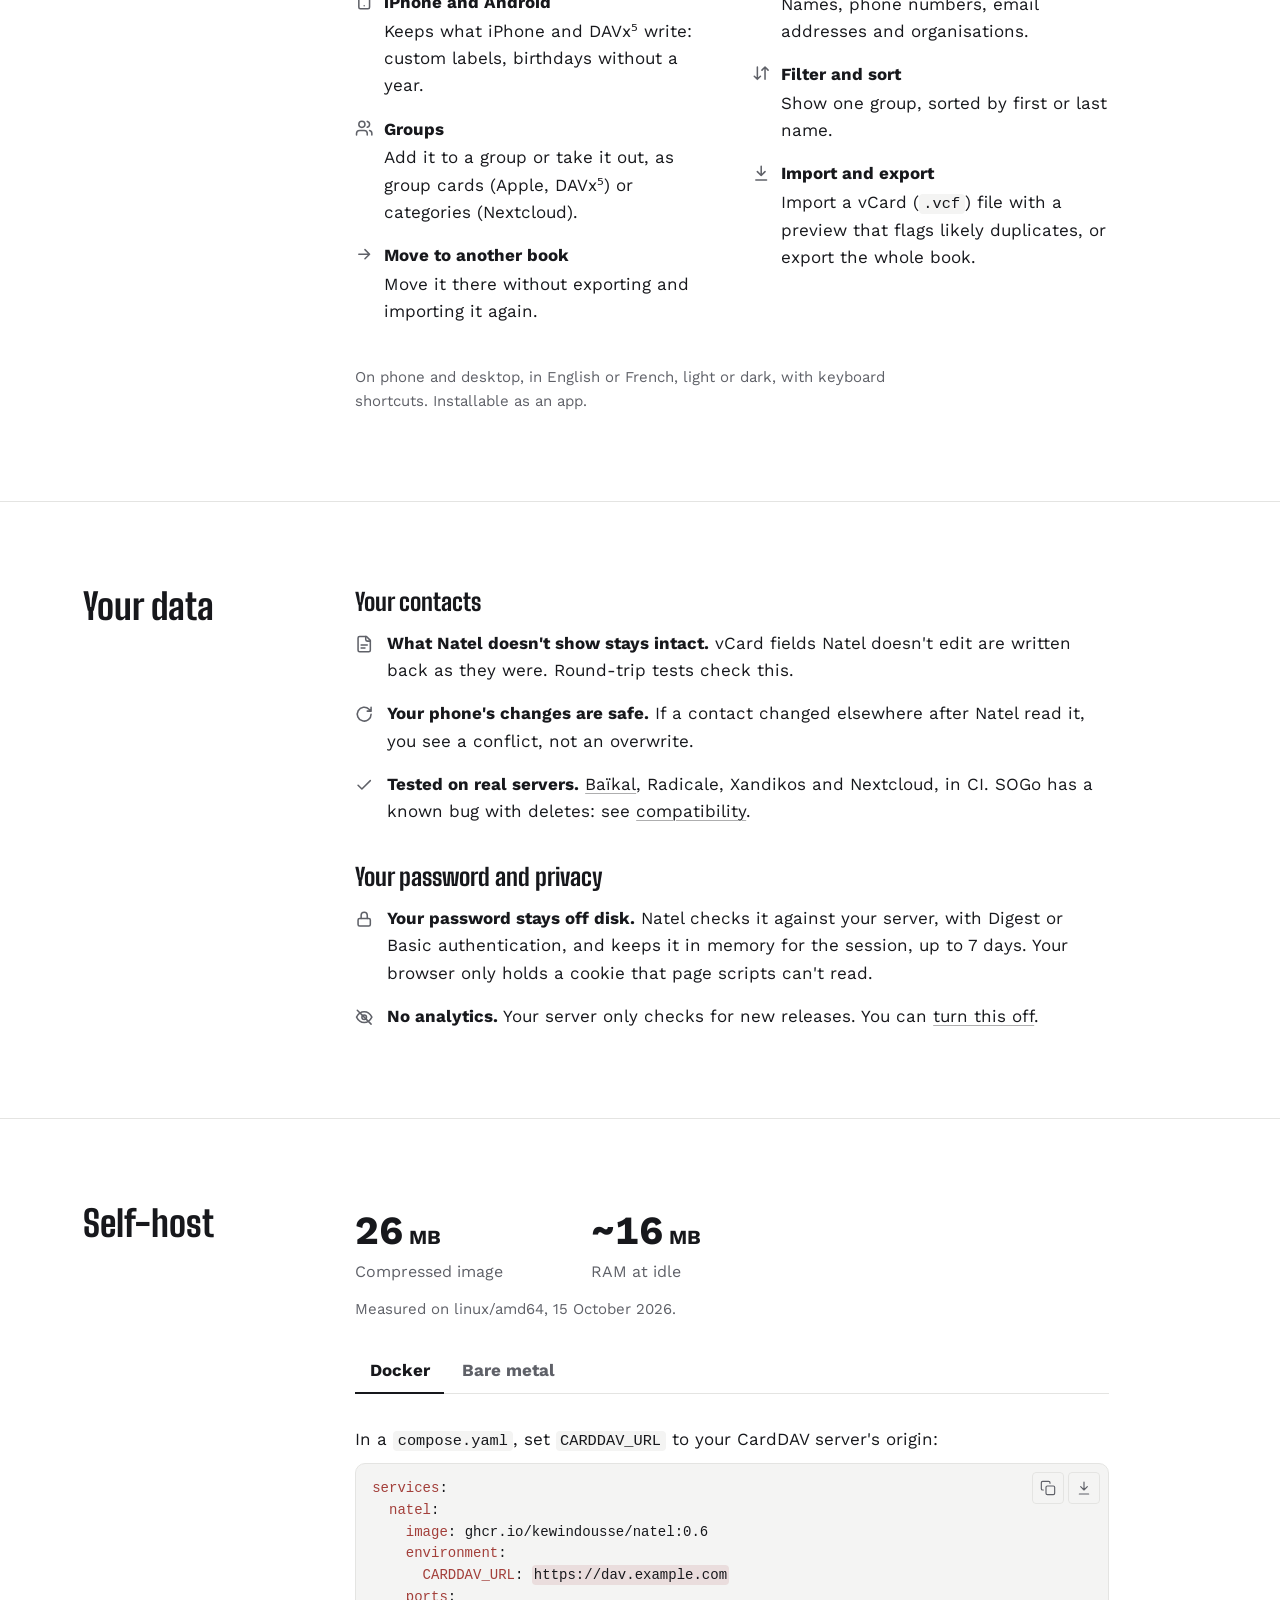
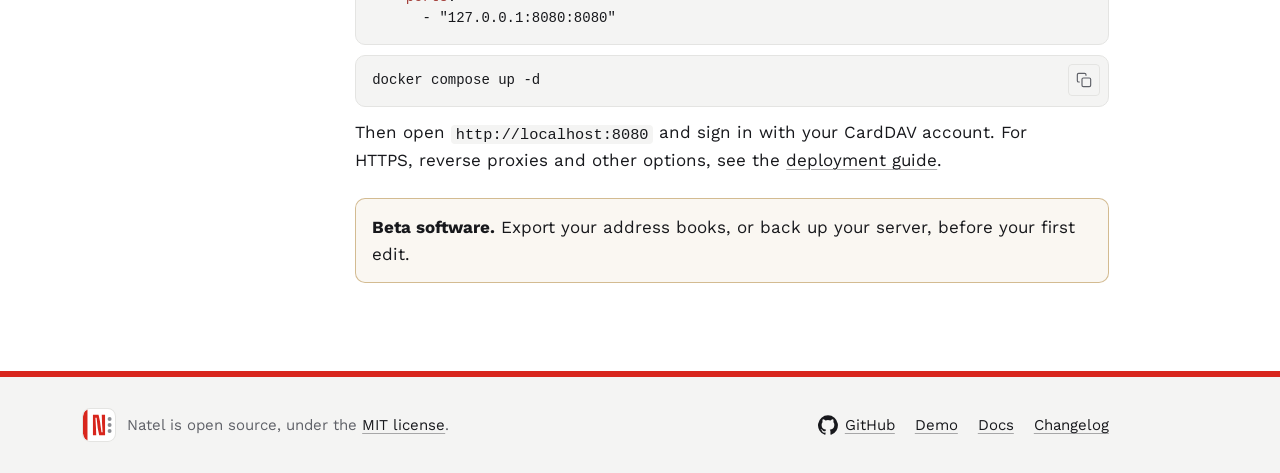
==== commit d67e8e67: "Answer the Baïkal page's open questions, and keep the measurement note to its date The questions cov" ====
--- a/index.html
+++ b/index.html
@@ -19,7 +19,7 @@
   <link rel="apple-touch-icon" href="/apple-touch-icon.png">
   <link rel="preload" href="assets/fonts/work-sans-latin-wght-normal.woff2" as="font" type="font/woff2" crossorigin>
   <!-- A content hash keeps cached styles aligned with this page. -->
-  <link rel="stylesheet" href="assets/style.css?v=e3536620d77e">
+  <link rel="stylesheet" href="assets/style.css?v=9414e103942f">
   <script src="assets/tabs.js?v=3e4f7ae360ea" defer></script>
 
   <!-- Homepage previews use the slogan as the hook and the lead as a factual summary. -->
@@ -251,7 +251,7 @@
               <span class="stat-label">RAM at idle</span>
             </li>
           </ul>
-          <p class="note">Measured on linux/amd64, 15 October 2026. The 0.6.0 image is still 26 MB.</p>
+          <p class="note">Measured on linux/amd64, 15 October 2026.</p>
 
           <div class="install" data-tabs>
             <div class="tablist" data-tablist hidden></div>
--- a/assets/style.css
+++ b/assets/style.css
@@ -673,6 +673,14 @@
   --code-key: #f2aaa4;
 }
 
+/* Questions: what a page's visitor asks that the page doesn't already say. */
+
+.faq { margin: 0; display: grid; }
+.faq > div { padding-block: 0.9rem; border-top: 1px solid var(--rule); }
+.faq > div:first-child { border-top: 0; padding-top: 0; }
+.faq dt { font-weight: 700; margin-bottom: 0.2rem; }
+.faq dd { margin: 0; max-width: var(--measure); }
+
 /* Footer */
 
 footer {
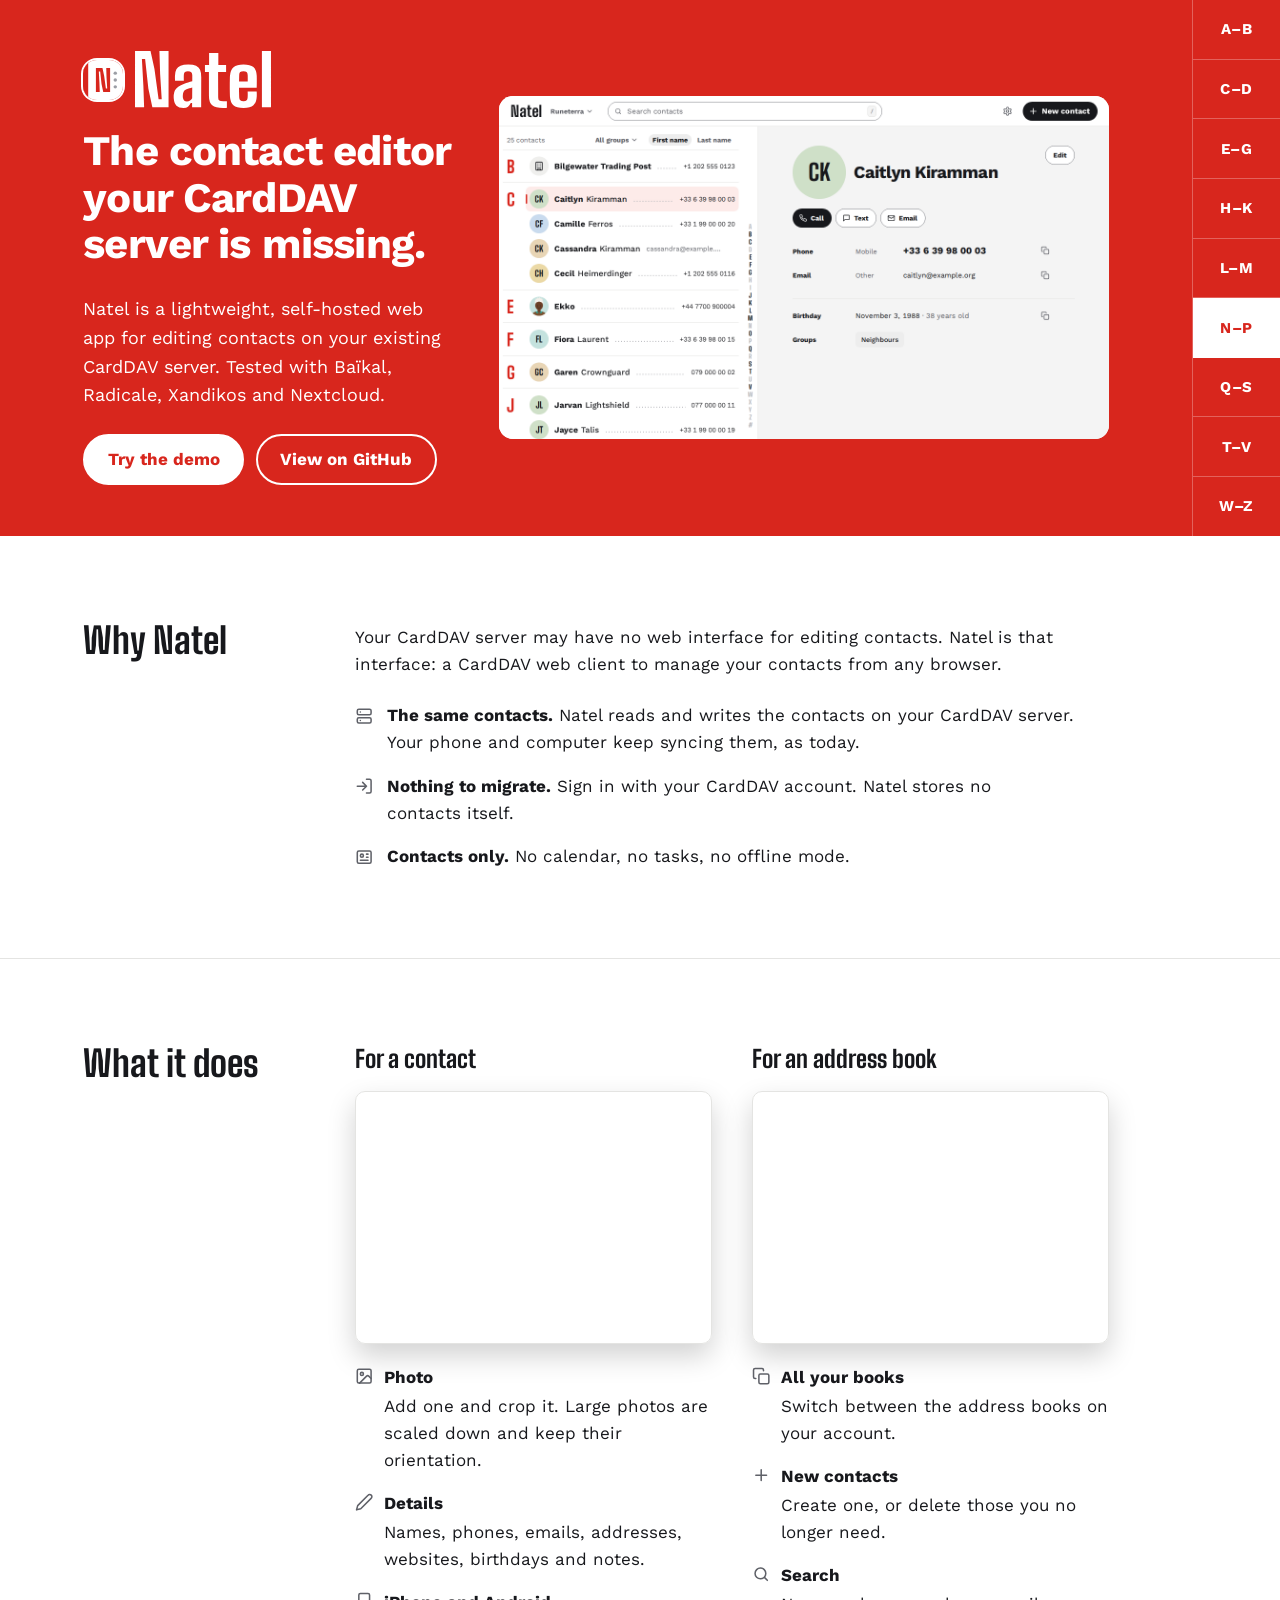
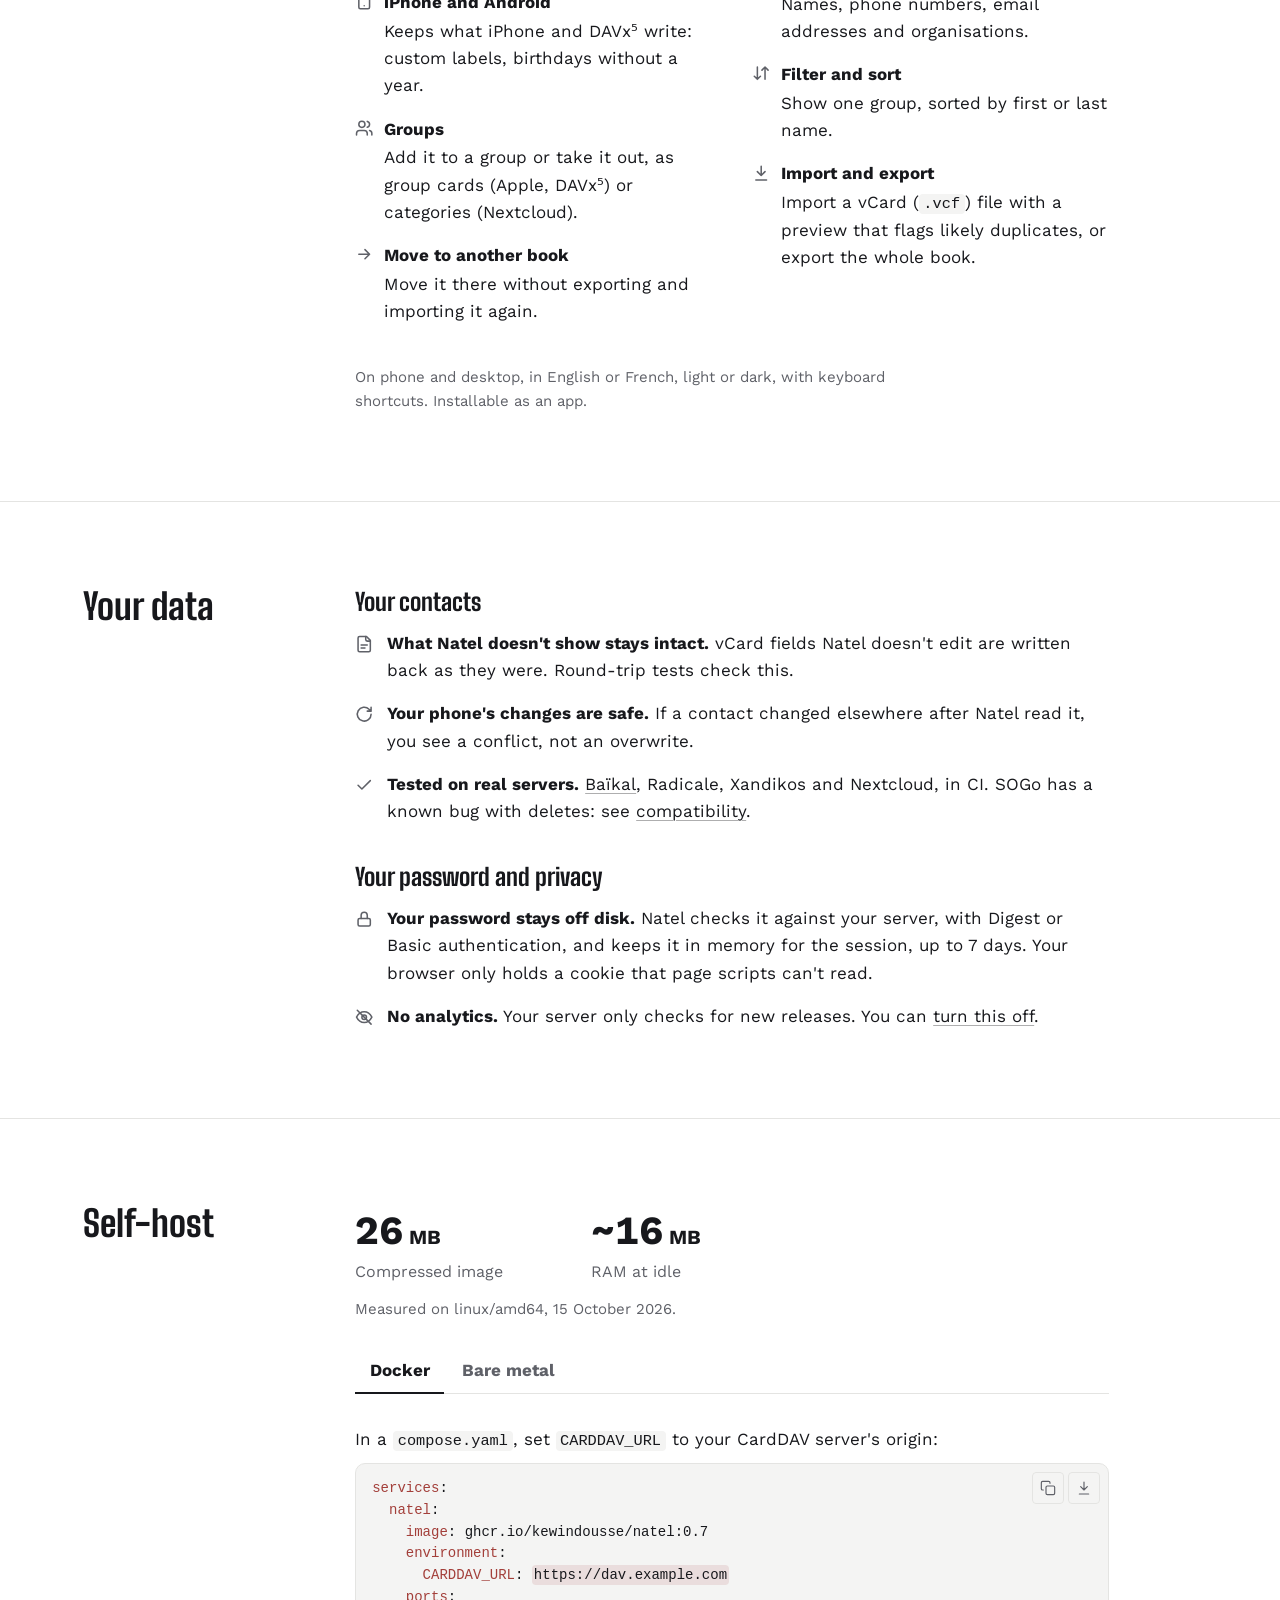
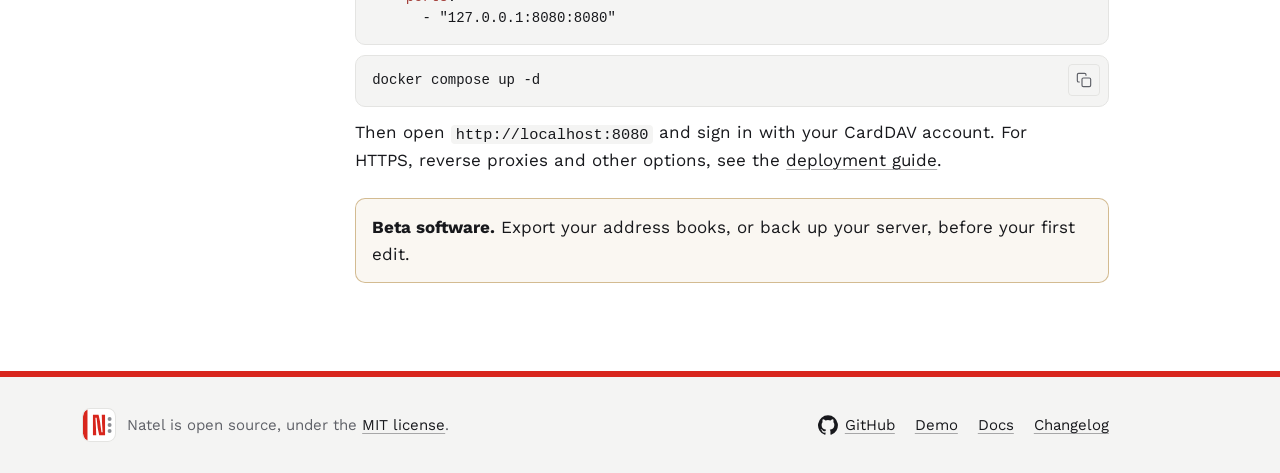
==== commit 913ce234: "Pull the 0.7 image in the compose files Co-Authored-By: Claude Fable 5.2 <noreply@anthropic.com>" ====
--- a/index.html
+++ b/index.html
@@ -273,7 +273,7 @@
                 <span class="visually-hidden" role="status" data-code-status></span>
 <pre tabindex="0" aria-label="compose.yaml" aria-describedby="carddav-url-hint"><code><span class="yaml-key">services</span>:
   <span class="yaml-key">natel</span>:
-    <span class="yaml-key">image</span>: <span class="yaml-string">ghcr.io/kewindousse/natel:0.6</span>
+    <span class="yaml-key">image</span>: <span class="yaml-string">ghcr.io/kewindousse/natel:0.7</span>
     <span class="yaml-key">environment</span>:
       <span class="yaml-key">CARDDAV_URL</span>: <mark class="code-placeholder">https://dav.example.com</mark>
     <span class="yaml-key">ports</span>:
